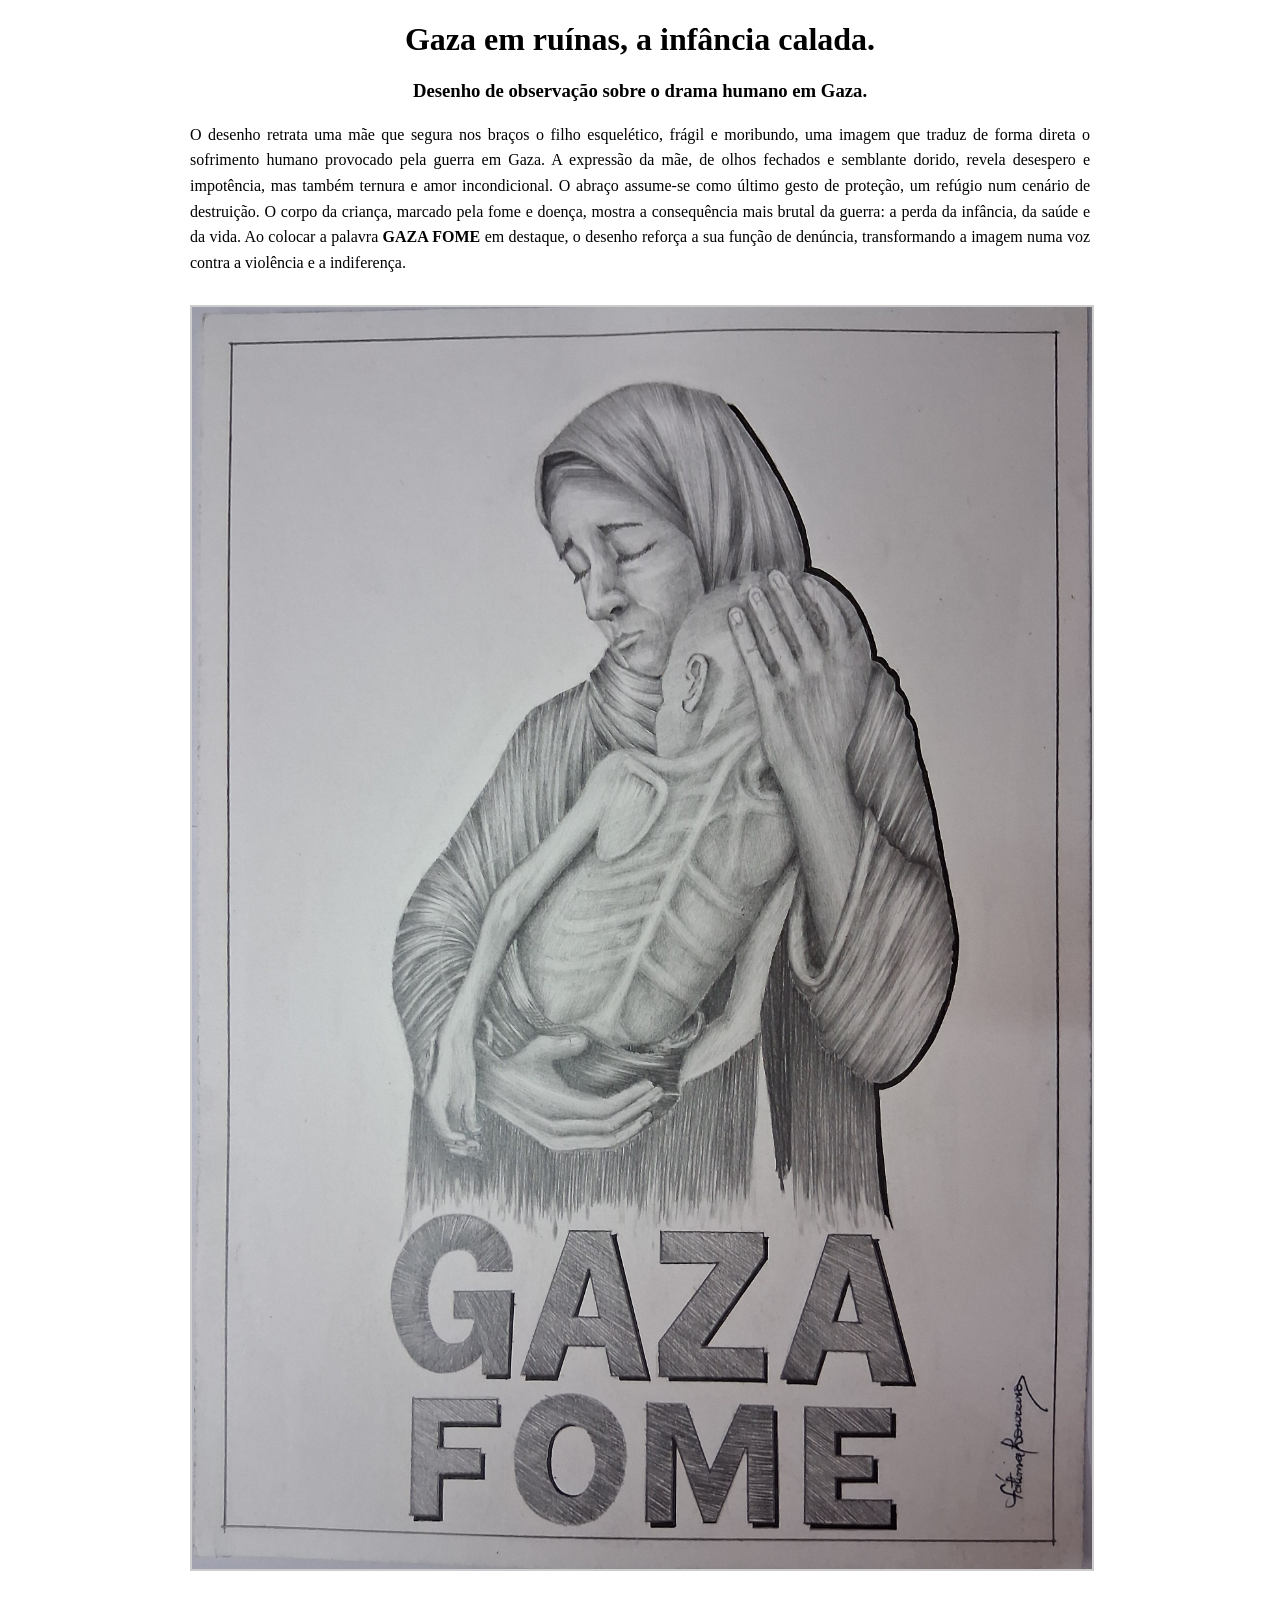
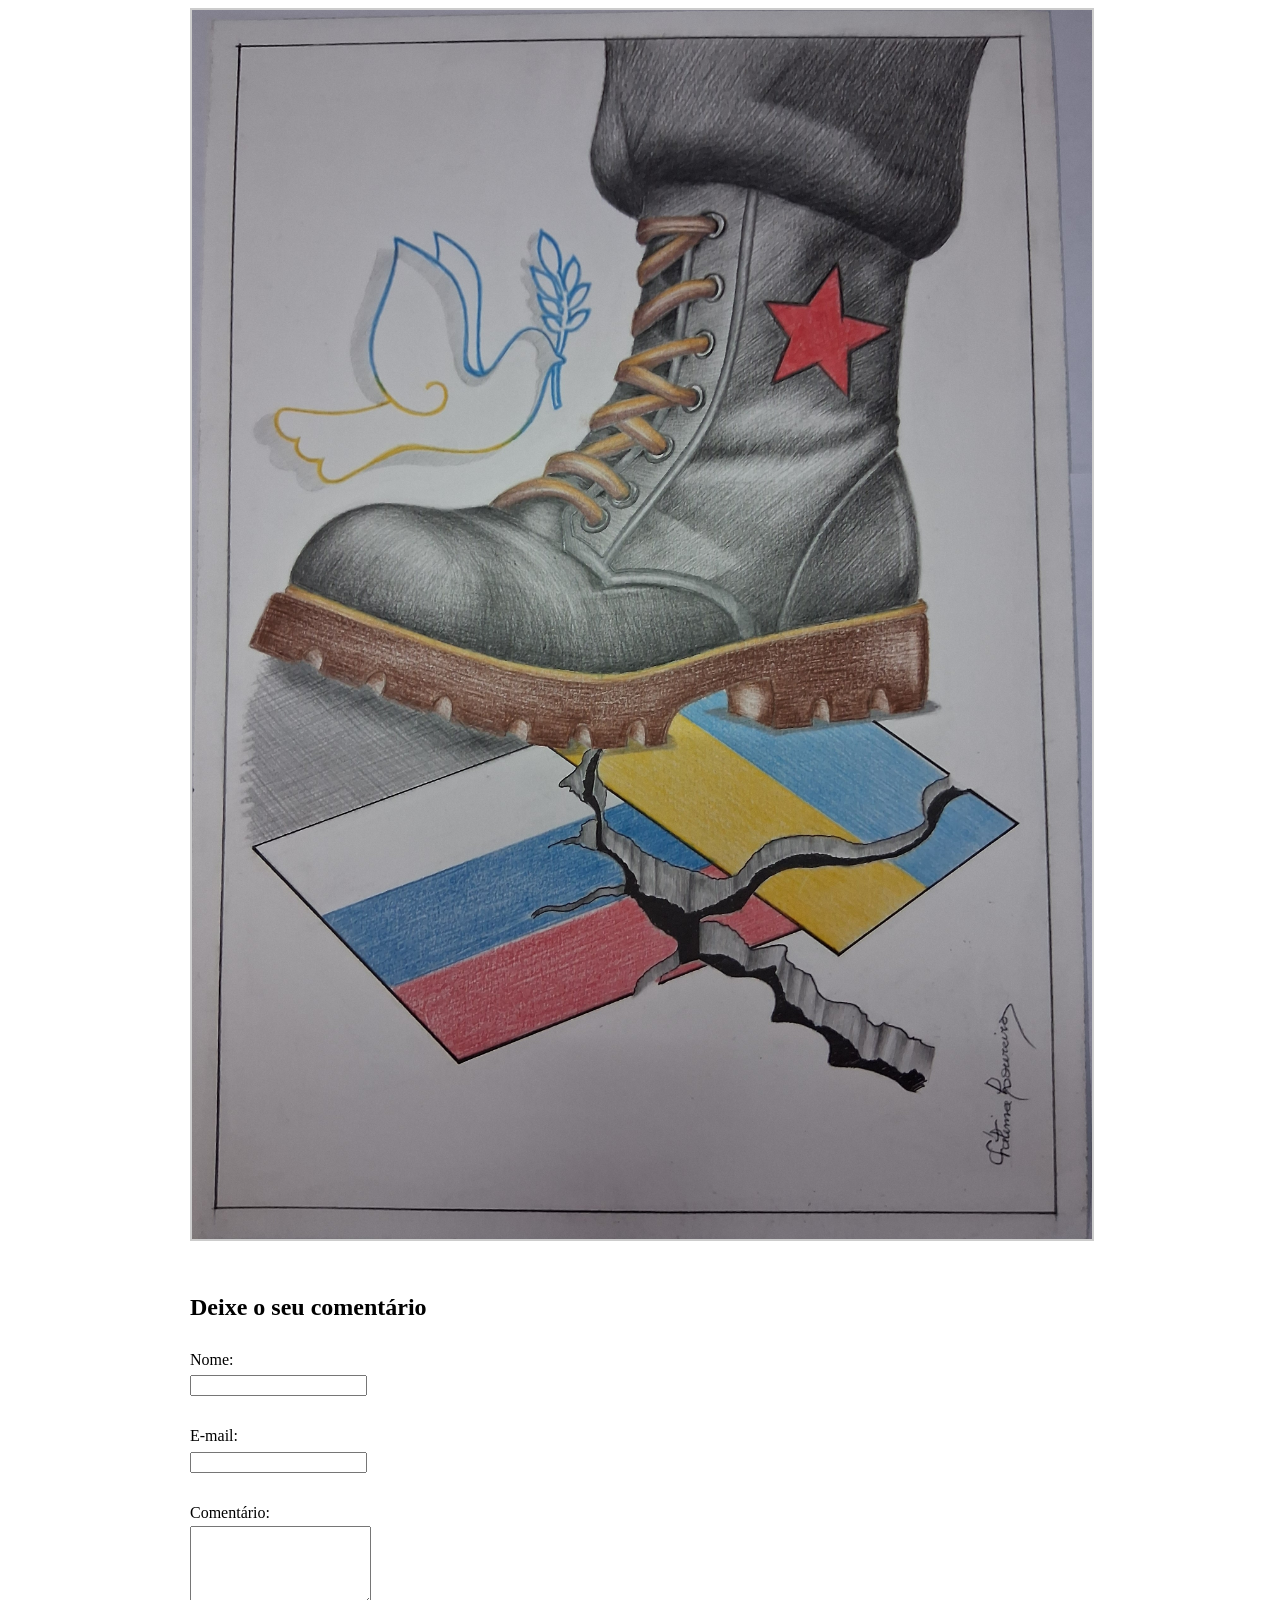
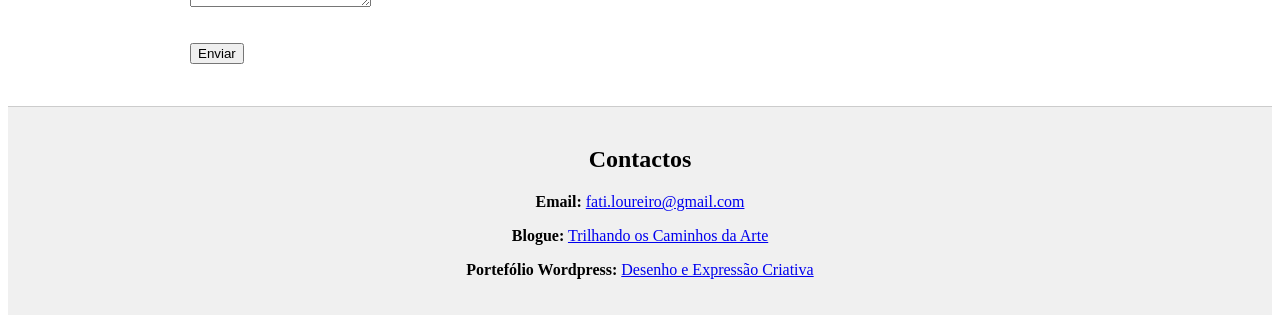
==== index.html @ 32e58c4d "Update index.html" ====
<!DOCTYPE html>
<html lang="pt">
<head>
  <meta charset="UTF-8">
  <title>Gaza – Fome</title>
  <link rel="stylesheet" href="estilos.css">
</head>
<body>

  <header style="text-align:center; margin:20px;">
    <h1>Gaza em ruínas, a infância calada.</h1>
    <h3>Desenho de observação sobre o drama humano em Gaza.</h3>
  </header>

  <main style="max-width:900px; margin:auto; line-height:1.6; text-align:justify;">

    <p>
      O desenho retrata uma mãe que segura nos braços o filho esquelético, frágil e moribundo, uma imagem que traduz de forma direta o sofrimento humano provocado pela guerra em Gaza.
      A expressão da mãe, de olhos fechados e semblante dorido, revela desespero e impotência, mas também ternura e amor incondicional. 
      O abraço assume-se como último gesto de proteção, um refúgio num cenário de destruição.
      O corpo da criança, marcado pela fome e doença, mostra a consequência mais brutal da guerra: a perda da infância, da saúde e da vida.
      Ao colocar a palavra <strong>GAZA FOME</strong> em destaque, o desenho reforça a sua função de denúncia, transformando a imagem numa voz contra a violência e a indiferença.
    </p>

    <!-- Imagem principal -->
    <div style="text-align:center; margin:30px 0;">
      <img src="gaza.fome.jpg" alt="Desenho Gaza Fome" style="max-width:100%; border:2px solid #ccc;">
    </div>

    <!-- Segunda imagem -->
    <div style="text-align:center; margin:30px 0;">
      <img src="bota.pomba.paz.jpg" alt="Bota e Pomba da Paz" style="max-width:100%; border:2px solid #ccc;">
    </div>

    <!-- Formulário de Comentários -->
    <section style="margin:40px 0;">
      <h2>Deixe o seu comentário</h2>
      <form action="https://formspree.io/f/{COLOCA_AQUI_O_TEUID}" method="POST">
        <label for="nome">Nome:</label><br>
        <input type="text" id="nome" name="nome" required><br><br>

        <label for="email">E-mail:</label><br>
        <input type="email" id="email" name="email" required><br><br>

        <label for="comentario">Comentário:</label><br>
        <textarea id="comentario" name="comentario" rows="5" required></textarea><br><br>

        <button type="submit">Enviar</button>
      </form>
    </section>

  </main>

  <!-- Rodapé com contactos -->
  <footer style="background:#f0f0f0; padding:20px; margin-top:30px; text-align:center; border-top:1px solid #ccc;">
    <h2>Contactos</h2>
    <p><strong>Email:</strong> <a href="mailto:fati.loureiro@gmail.com">fati.loureiro@gmail.com</a></p>
    <p><strong>Blogue:</strong> <a href="https://trilhandooscaminhosdaarte.blogspot.com/" target="_blank">Trilhando os Caminhos da Arte</a></p>
    <p><strong>Portefólio Wordpress:</strong> <a href="https://desenhoeexpressaocriativa.wordpress.com/" target="_blank">Desenho e Expressão Criativa</a></p>
  </footer>

</body>
</html>
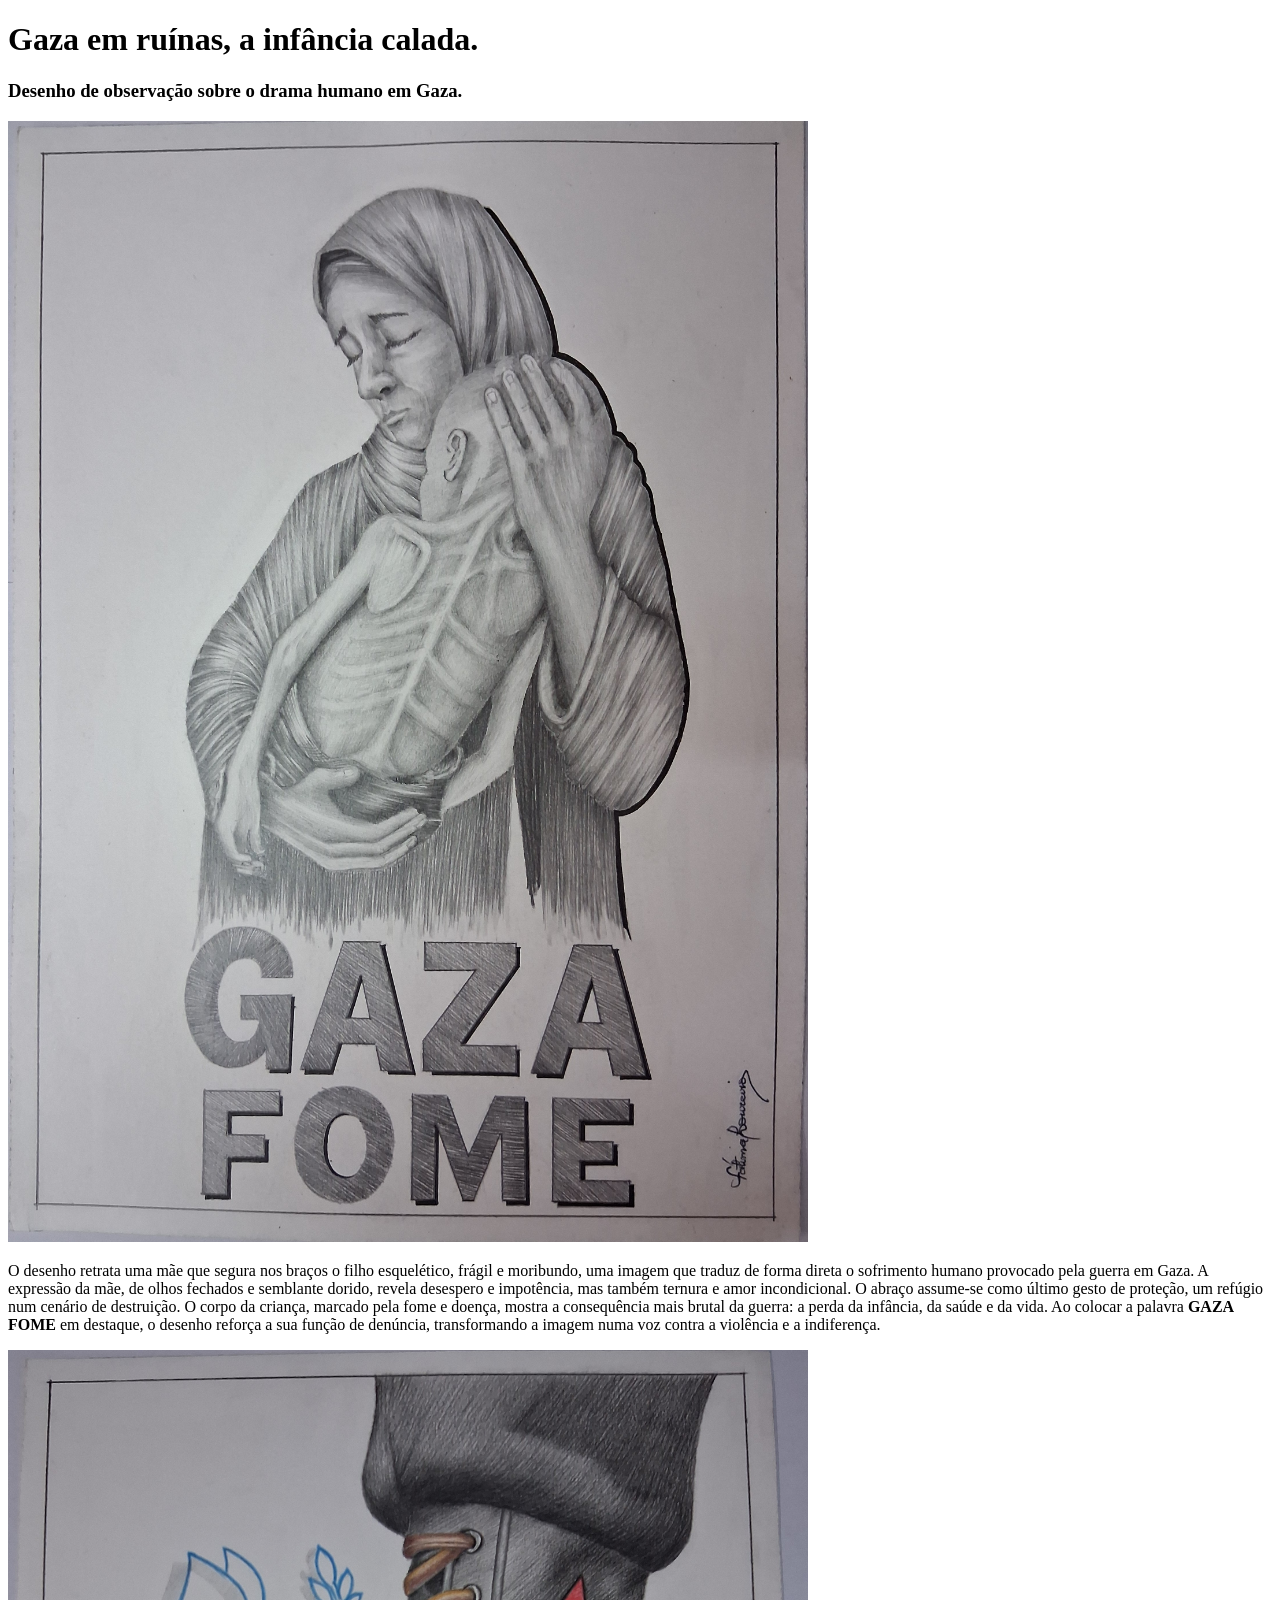
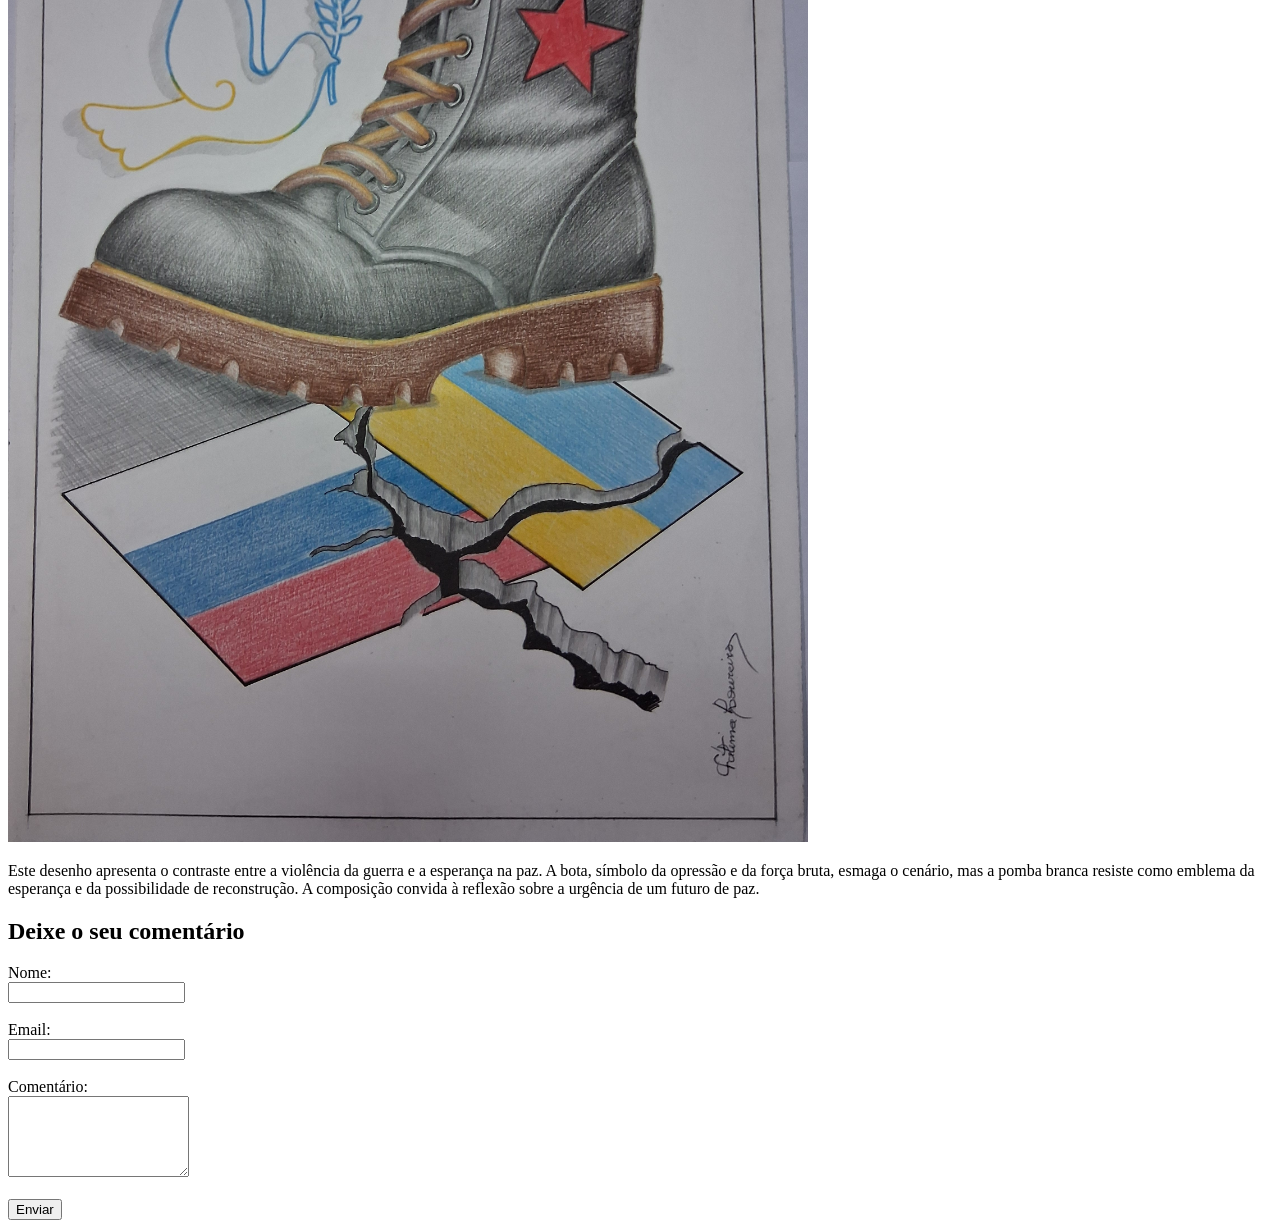
==== commit 87cd327e: "Update index.html" ====
--- a/index.html
+++ b/index.html
@@ -6,63 +6,51 @@
   <link rel="stylesheet" href="estilos.css">
 </head>
 <body>
+  <h1>Gaza em ruínas, a infância calada.</h1>
+  <h3>Desenho de observação sobre o drama humano em Gaza.</h3>
 
-  <header style="text-align:center; margin:20px;">
-    <h1>Gaza em ruínas, a infância calada.</h1>
-    <h3>Desenho de observação sobre o drama humano em Gaza.</h3>
-  </header>
+  <!-- Primeira imagem -->
+  <img src="gaza.fome.jpg" alt="Gaza - Fome" width="800">
+  <p>
+    O desenho retrata uma mãe que segura nos braços o filho esquelético, frágil e moribundo,
+    uma imagem que traduz de forma direta o sofrimento humano provocado pela guerra em Gaza.
+    A expressão da mãe, de olhos fechados e semblante dorido, revela desespero e impotência,
+    mas também ternura e amor incondicional. O abraço assume-se como último gesto de proteção,
+    um refúgio num cenário de destruição. O corpo da criança, marcado pela fome e doença,
+    mostra a consequência mais brutal da guerra: a perda da infância, da saúde e da vida.
+    Ao colocar a palavra <strong>GAZA FOME</strong> em destaque, o desenho reforça a sua função
+    de denúncia, transformando a imagem numa voz contra a violência e a indiferença.
+  </p>
 
-  <main style="max-width:900px; margin:auto; line-height:1.6; text-align:justify;">
+  <!-- Segunda imagem -->
+  <img src="bota.pomba.paz.jpg" alt="Bota e Pomba da Paz" width="800">
+  <p>
+    Este desenho apresenta o contraste entre a violência da guerra e a esperança na paz.
+    A bota, símbolo da opressão e da força bruta, esmaga o cenário,
+    mas a pomba branca resiste como emblema da esperança e da possibilidade de reconstrução.
+    A composição convida à reflexão sobre a urgência de um futuro de paz.
+  </p>
 
-    <p>
-      O desenho retrata uma mãe que segura nos braços o filho esquelético, frágil e moribundo, uma imagem que traduz de forma direta o sofrimento humano provocado pela guerra em Gaza.
-      A expressão da mãe, de olhos fechados e semblante dorido, revela desespero e impotência, mas também ternura e amor incondicional. 
-      O abraço assume-se como último gesto de proteção, um refúgio num cenário de destruição.
-      O corpo da criança, marcado pela fome e doença, mostra a consequência mais brutal da guerra: a perda da infância, da saúde e da vida.
-      Ao colocar a palavra <strong>GAZA FOME</strong> em destaque, o desenho reforça a sua função de denúncia, transformando a imagem numa voz contra a violência e a indiferença.
-    </p>
+  <!-- Formulário de contacto -->
+  <h2>Deixe o seu comentário</h2>
+  <form action="https://formspree.io/f/SEU_ID_AQUI" method="POST">
+    <label>Nome:<br>
+      <input type="text" name="nome" required>
+    </label><br><br>
 
-    <!-- Imagem principal -->
-    <div style="text-align:center; margin:30px 0;">
-      <img src="gaza.fome.jpg" alt="Desenho Gaza Fome" style="max-width:100%; border:2px solid #ccc;">
-    </div>
+    <label>Email:<br>
+      <input type="email" name="_replyto" required>
+    </label><br><br>
 
-    <!-- Segunda imagem -->
-    <div style="text-align:center; margin:30px 0;">
-      <img src="bota.pomba.paz.jpg" alt="Bota e Pomba da Paz" style="max-width:100%; border:2px solid #ccc;">
-    </div>
+    <label>Comentário:<br>
+      <textarea name="comentario" rows="5" required></textarea>
+    </label><br><br>
 
-    <!-- Formulário de Comentários -->
-    <section style="margin:40px 0;">
-      <h2>Deixe o seu comentário</h2>
-      <form action="https://formspree.io/f/{COLOCA_AQUI_O_TEUID}" method="POST">
-        <label for="nome">Nome:</label><br>
-        <input type="text" id="nome" name="nome" required><br><br>
-
-        <label for="email">E-mail:</label><br>
-        <input type="email" id="email" name="email" required><br><br>
-
-        <label for="comentario">Comentário:</label><br>
-        <textarea id="comentario" name="comentario" rows="5" required></textarea><br><br>
-
-        <button type="submit">Enviar</button>
-      </form>
-    </section>
-
-  </main>
-
-  <!-- Rodapé com contactos -->
-  <footer style="background:#f0f0f0; padding:20px; margin-top:30px; text-align:center; border-top:1px solid #ccc;">
-    <h2>Contactos</h2>
-    <p><strong>Email:</strong> <a href="mailto:fati.loureiro@gmail.com">fati.loureiro@gmail.com</a></p>
-    <p><strong>Blogue:</strong> <a href="https://trilhandooscaminhosdaarte.blogspot.com/" target="_blank">Trilhando os Caminhos da Arte</a></p>
-    <p><strong>Portefólio Wordpress:</strong> <a href="https://desenhoeexpressaocriativa.wordpress.com/" target="_blank">Desenho e Expressão Criativa</a></p>
-  </footer>
-
+    <button type="submit">Enviar</button>
+  </form>
 </body>
 </html>
+     
 
 
 
-
-
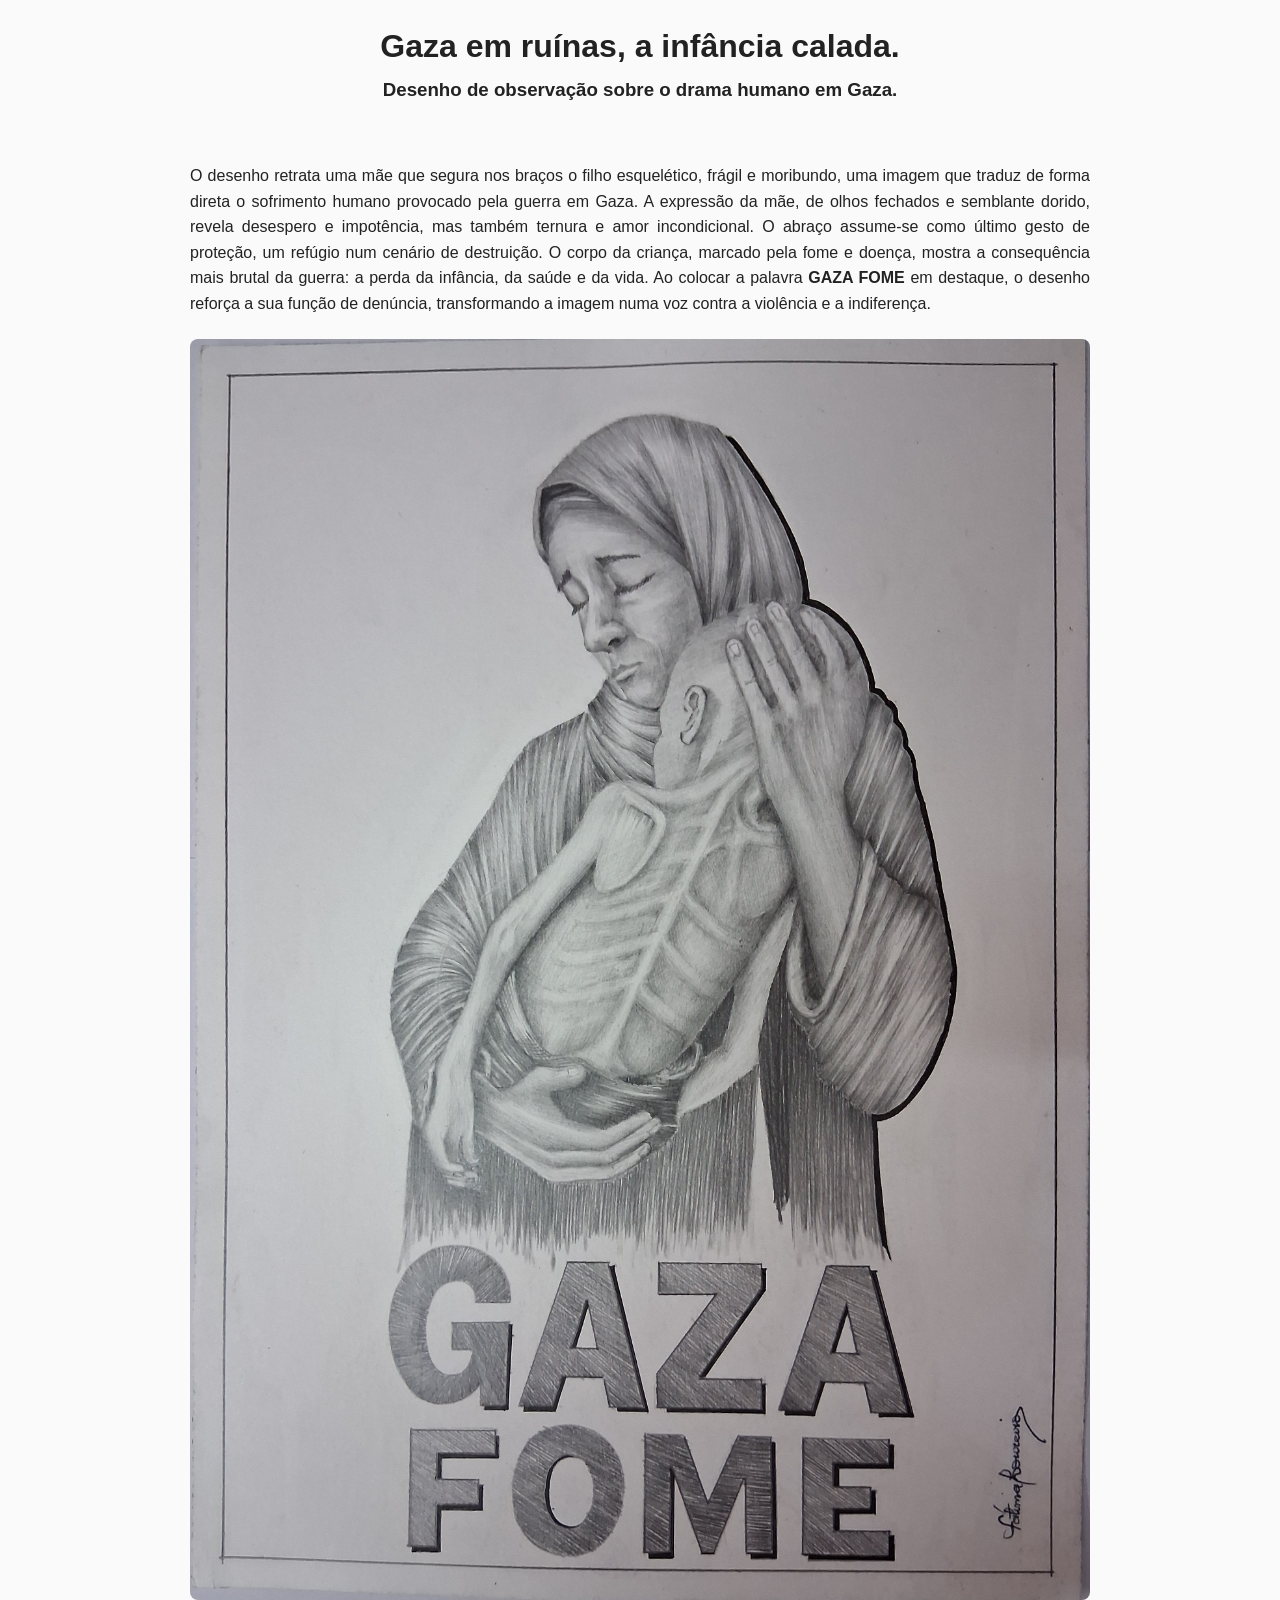
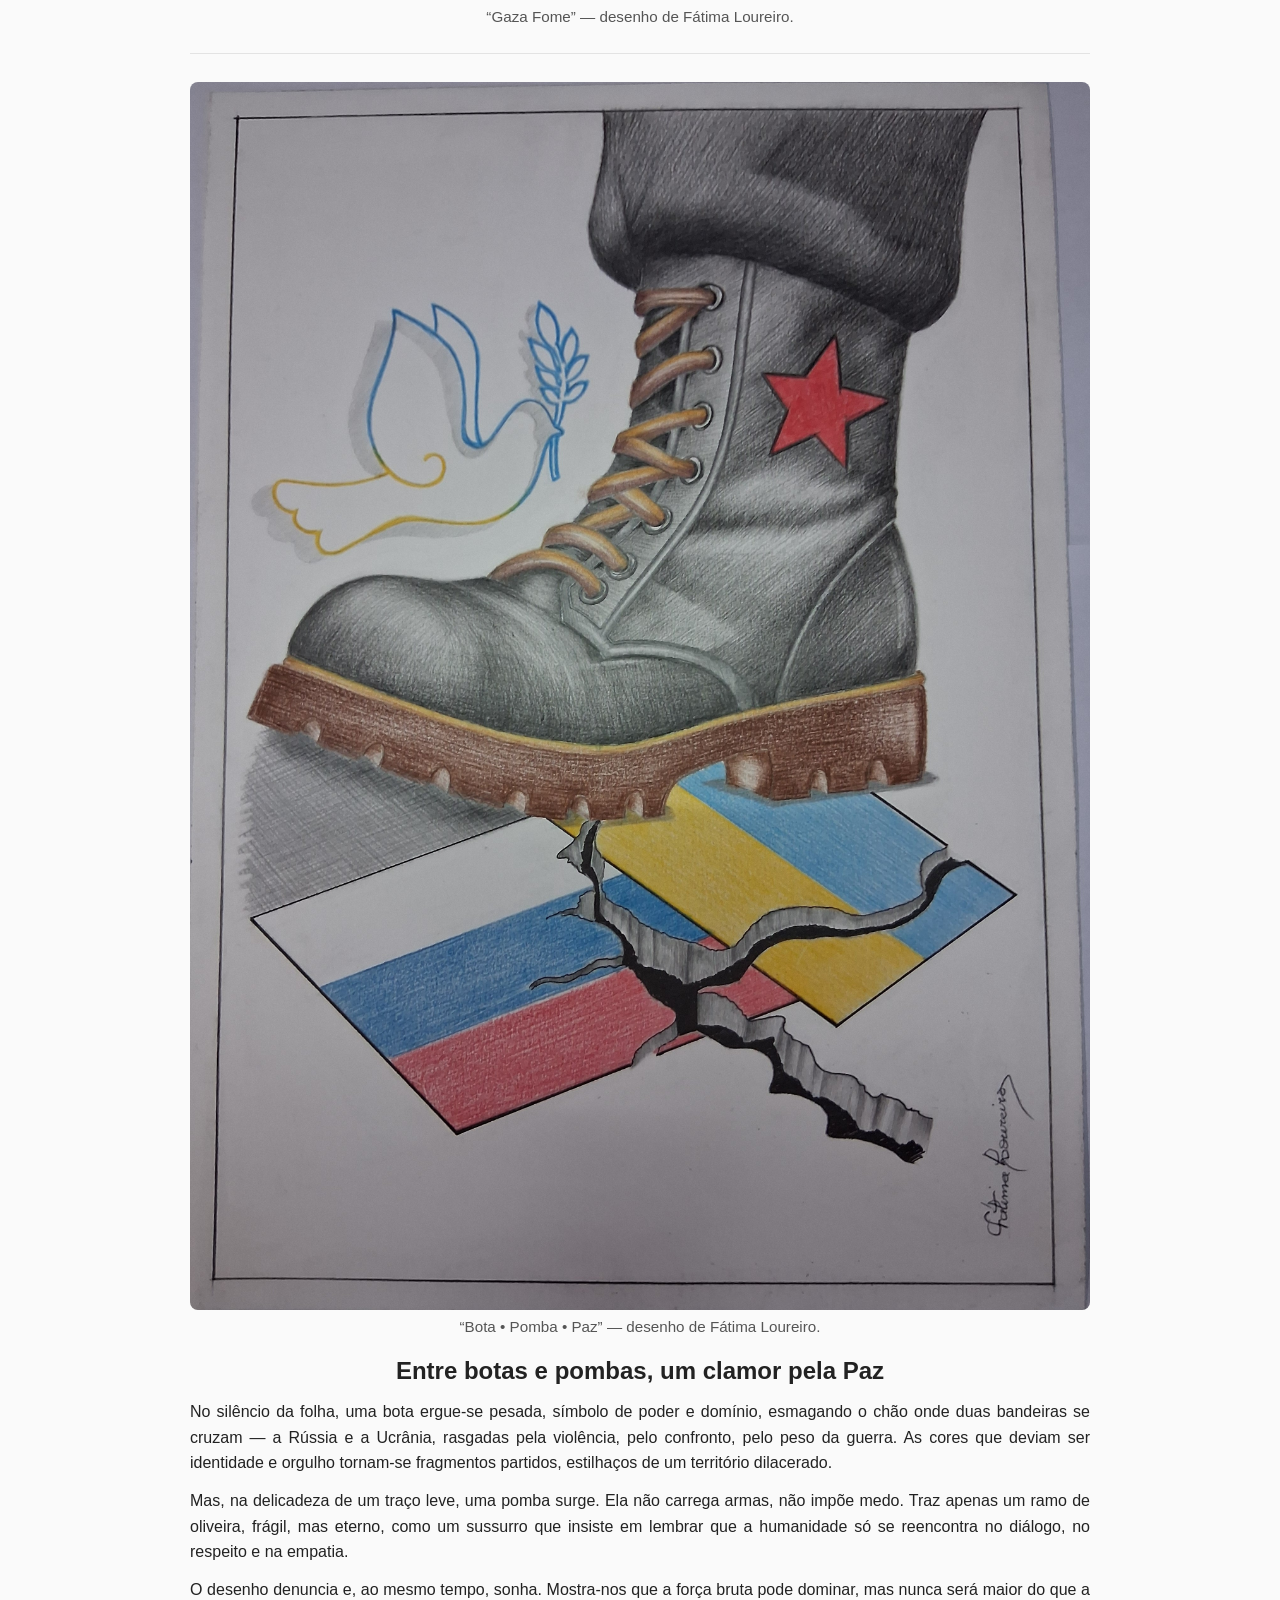
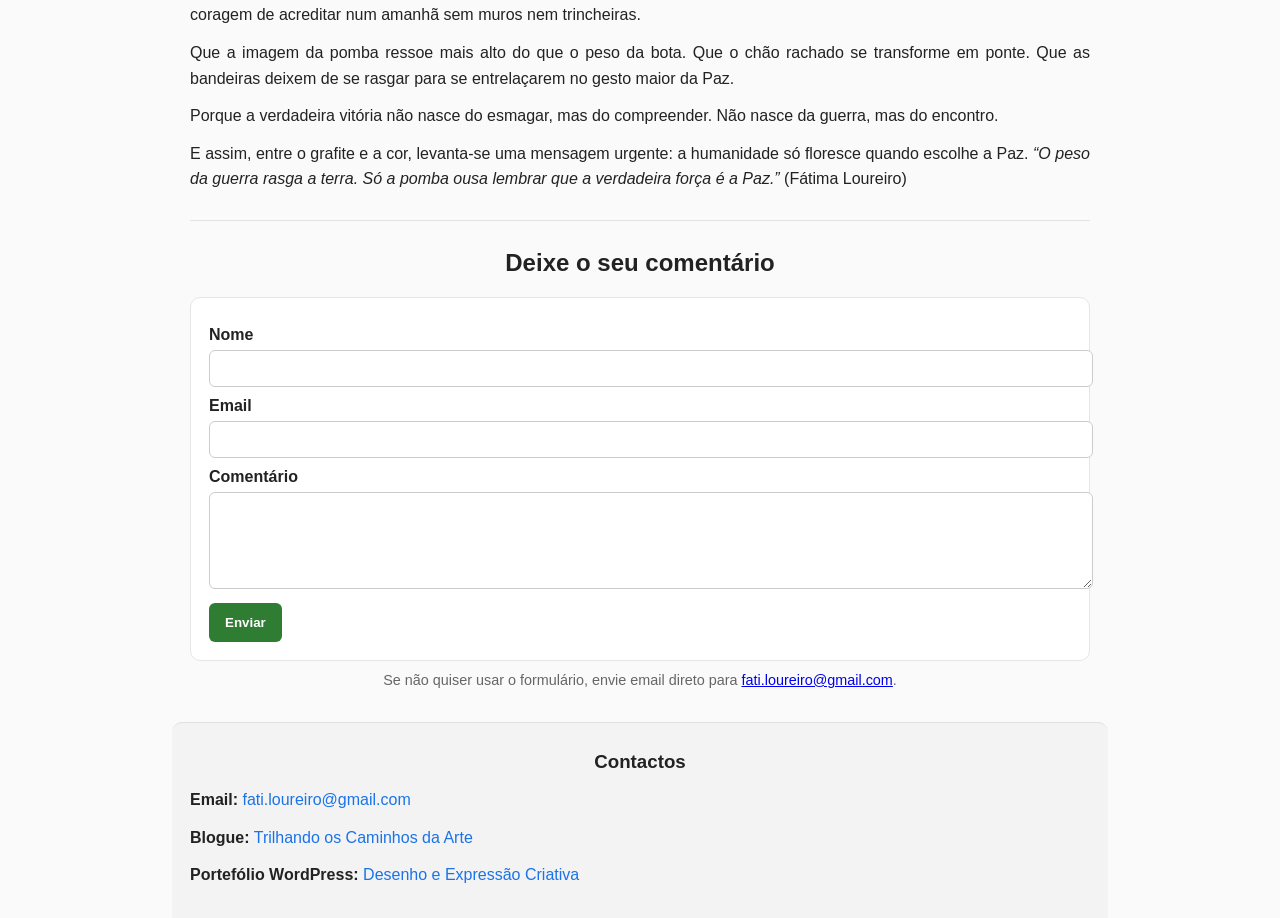
==== commit 220f3c51: "Update index.html" ====
--- a/index.html
+++ b/index.html
@@ -1,56 +1,124 @@
 <!DOCTYPE html>
 <html lang="pt">
 <head>
-  <meta charset="UTF-8">
-  <title>Gaza – Fome</title>
-  <link rel="stylesheet" href="estilos.css">
+  <meta charset="UTF-8" />
+  <meta name="viewport" content="width=device-width, initial-scale=1" />
+  <title>Gaza – Fome e Paz | Fátima Loureiro</title>
+
+  <!-- Estilos mínimos para boa leitura (funciona mesmo sem estilos.css) -->
+  <style>
+    :root { --max: 900px; }
+    body { font-family: Arial, Helvetica, sans-serif; margin:0; color:#222; background:#fafafa; }
+    header, main, footer { max-width: var(--max); margin: 0 auto; padding: 18px; }
+    h1, h2, h3 { text-align: center; margin: 10px 0 14px; }
+    p { line-height: 1.6; text-align: justify; margin: 12px 0; }
+    figure { margin: 22px 0; }
+    img { width: 100%; height: auto; border-radius: 8px; display:block; }
+    figcaption { font-size: .95rem; color:#555; margin-top: 8px; text-align:center; }
+    .separador { height: 1px; background: #e3e3e3; margin: 28px 0; }
+    /* formulário e contactos (opcional) */
+    form { background:#fff; padding:18px; border:1px solid #e6e6e6; border-radius:10px; margin-top:20px; }
+    label { display:block; font-weight:600; margin:10px 0 6px; }
+    input, textarea { width:100%; padding:10px; border:1px solid #ccc; border-radius:6px; }
+    button { margin-top:10px; padding:12px 16px; border:0; border-radius:6px; cursor:pointer; background:#2f7d32; color:#fff; font-weight:600; }
+    button:hover { background:#256428; }
+    footer { background:#f3f3f3; border-top:1px solid #e0e0e0; border-radius:10px 10px 0 0; }
+    footer a { color:#1a73e8; text-decoration:none; }
+    footer a:hover { text-decoration:underline; }
+  </style>
 </head>
 <body>
-  <h1>Gaza em ruínas, a infância calada.</h1>
-  <h3>Desenho de observação sobre o drama humano em Gaza.</h3>
 
-  <!-- Primeira imagem -->
-  <img src="gaza.fome.jpg" alt="Gaza - Fome" width="800">
-  <p>
-    O desenho retrata uma mãe que segura nos braços o filho esquelético, frágil e moribundo,
-    uma imagem que traduz de forma direta o sofrimento humano provocado pela guerra em Gaza.
-    A expressão da mãe, de olhos fechados e semblante dorido, revela desespero e impotência,
-    mas também ternura e amor incondicional. O abraço assume-se como último gesto de proteção,
-    um refúgio num cenário de destruição. O corpo da criança, marcado pela fome e doença,
-    mostra a consequência mais brutal da guerra: a perda da infância, da saúde e da vida.
-    Ao colocar a palavra <strong>GAZA FOME</strong> em destaque, o desenho reforça a sua função
-    de denúncia, transformando a imagem numa voz contra a violência e a indiferença.
-  </p>
+  <header>
+    <h1>Gaza em ruínas, a infância calada.</h1>
+    <h3>Desenho de observação sobre o drama humano em Gaza.</h3>
+  </header>
 
-  <!-- Segunda imagem -->
-  <img src="bota.pomba.paz.jpg" alt="Bota e Pomba da Paz" width="800">
-  <p>
-    Este desenho apresenta o contraste entre a violência da guerra e a esperança na paz.
-    A bota, símbolo da opressão e da força bruta, esmaga o cenário,
-    mas a pomba branca resiste como emblema da esperança e da possibilidade de reconstrução.
-    A composição convida à reflexão sobre a urgência de um futuro de paz.
-  </p>
+  <main>
 
-  <!-- Formulário de contacto -->
-  <h2>Deixe o seu comentário</h2>
-  <form action="https://formspree.io/f/SEU_ID_AQUI" method="POST">
-    <label>Nome:<br>
-      <input type="text" name="nome" required>
-    </label><br><br>
+    <!-- 1) GAZA FOME -->
+    <section id="gaza">
+      <p>
+        O desenho retrata uma mãe que segura nos braços o filho esquelético, frágil e moribundo, uma imagem que traduz de forma direta o sofrimento humano provocado pela guerra em Gaza.
+        A expressão da mãe, de olhos fechados e semblante dorido, revela desespero e impotência, mas também ternura e amor incondicional. O abraço assume-se como último gesto de proteção, um refúgio num cenário de destruição.
+        O corpo da criança, marcado pela fome e doença, mostra a consequência mais brutal da guerra: a perda da infância, da saúde e da vida. Ao colocar a palavra <strong>GAZA FOME</strong> em destaque, o desenho reforça a sua função de denúncia, transformando a imagem numa voz contra a violência e a indiferença.
+      </p>
 
-    <label>Email:<br>
-      <input type="email" name="_replyto" required>
-    </label><br><br>
+      <figure>
+        <img src="gaza.fome.jpg" alt="Desenho Gaza Fome: mãe a segurar filho subnutrido" loading="lazy" />
+        <figcaption>“Gaza Fome” — desenho de Fátima Loureiro.</figcaption>
+      </figure>
+    </section>
 
-    <label>Comentário:<br>
-      <textarea name="comentario" rows="5" required></textarea>
-    </label><br><br>
+    <div class="separador"></div>
 
-    <button type="submit">Enviar</button>
-  </form>
+    <!-- 2) BOTA • POMBA • PAZ -->
+    <section id="paz">
+      <figure>
+        <img src="bota.pomba.paz.jpg" alt="Bota a esmagar o chão e pomba com ramo de oliveira" loading="lazy" />
+        <figcaption>“Bota • Pomba • Paz” — desenho de Fátima Loureiro.</figcaption>
+      </figure>
+
+      <!-- TEXTO PEDIDO: imediatamente a seguir à imagem da bota -->
+      <h2>Entre botas e pombas, um clamor pela Paz</h2>
+      <p>
+        No silêncio da folha, uma bota ergue-se pesada, símbolo de poder e domínio, esmagando o chão onde duas bandeiras se cruzam — a Rússia e a Ucrânia, rasgadas pela violência, pelo confronto, pelo peso da guerra.
+        As cores que deviam ser identidade e orgulho tornam-se fragmentos partidos, estilhaços de um território dilacerado.
+      </p>
+      <p>
+        Mas, na delicadeza de um traço leve, uma pomba surge. Ela não carrega armas, não impõe medo. Traz apenas um ramo de oliveira, frágil, mas eterno, como um sussurro que insiste em lembrar que a humanidade só se reencontra no diálogo, no respeito e na empatia.
+      </p>
+      <p>
+        O desenho denuncia e, ao mesmo tempo, sonha. Mostra-nos que a força bruta pode dominar, mas nunca será maior do que a coragem de acreditar num amanhã sem muros nem trincheiras.
+      </p>
+      <p>
+        Que a imagem da pomba ressoe mais alto do que o peso da bota. Que o chão rachado se transforme em ponte. Que as bandeiras deixem de se rasgar para se entrelaçarem no gesto maior da Paz.
+      </p>
+      <p>
+        Porque a verdadeira vitória não nasce do esmagar, mas do compreender. Não nasce da guerra, mas do encontro.
+      </p>
+      <p>
+        E assim, entre o grafite e a cor, levanta-se uma mensagem urgente: a humanidade só floresce quando escolhe a Paz.
+        <em>“O peso da guerra rasga a terra. Só a pomba ousa lembrar que a verdadeira força é a Paz.”</em> (Fátima Loureiro)
+      </p>
+    </section>
+
+    <div class="separador"></div>
+
+    <!-- (Opcional) Formulário de comentários via Formspree -->
+    <section id="comentarios">
+      <h2>Deixe o seu comentário</h2>
+      <!-- Substitua SEU_ENDPOINT pelo ID do seu formulário no Formspree -->
+      <form action="https://formspree.io/f/SEU_ENDPOINT" method="POST">
+        <label for="nome">Nome</label>
+        <input id="nome" name="nome" type="text" required />
+
+        <label for="email">Email</label>
+        <input id="email" name="_replyto" type="email" required />
+
+        <label for="comentario">Comentário</label>
+        <textarea id="comentario" name="comentario" rows="5" required></textarea>
+
+        <button type="submit">Enviar</button>
+      </form>
+      <p style="font-size:.9rem; color:#666; text-align:center; margin-top:8px;">
+        Se não quiser usar o formulário, envie email direto para
+        <a href="mailto:fati.loureiro@gmail.com">fati.loureiro@gmail.com</a>.
+      </p>
+    </section>
+
+  </main>
+
+  <footer>
+    <h3>Contactos</h3>
+    <p><strong>Email:</strong> <a href="mailto:fati.loureiro@gmail.com">fati.loureiro@gmail.com</a></p>
+    <p><strong>Blogue:</strong> <a href="https://trilhandooscaminhosdaarte.blogspot.com/" target="_blank" rel="noopener">Trilhando os Caminhos da Arte</a></p>
+    <p><strong>Portefólio WordPress:</strong> <a href="https://desenhoeexpressaocriativa.wordpress.com/" target="_blank" rel="noopener">Desenho e Expressão Criativa</a></p>
+  </footer>
+
 </body>
 </html>
-     
+
+    
 
 
-
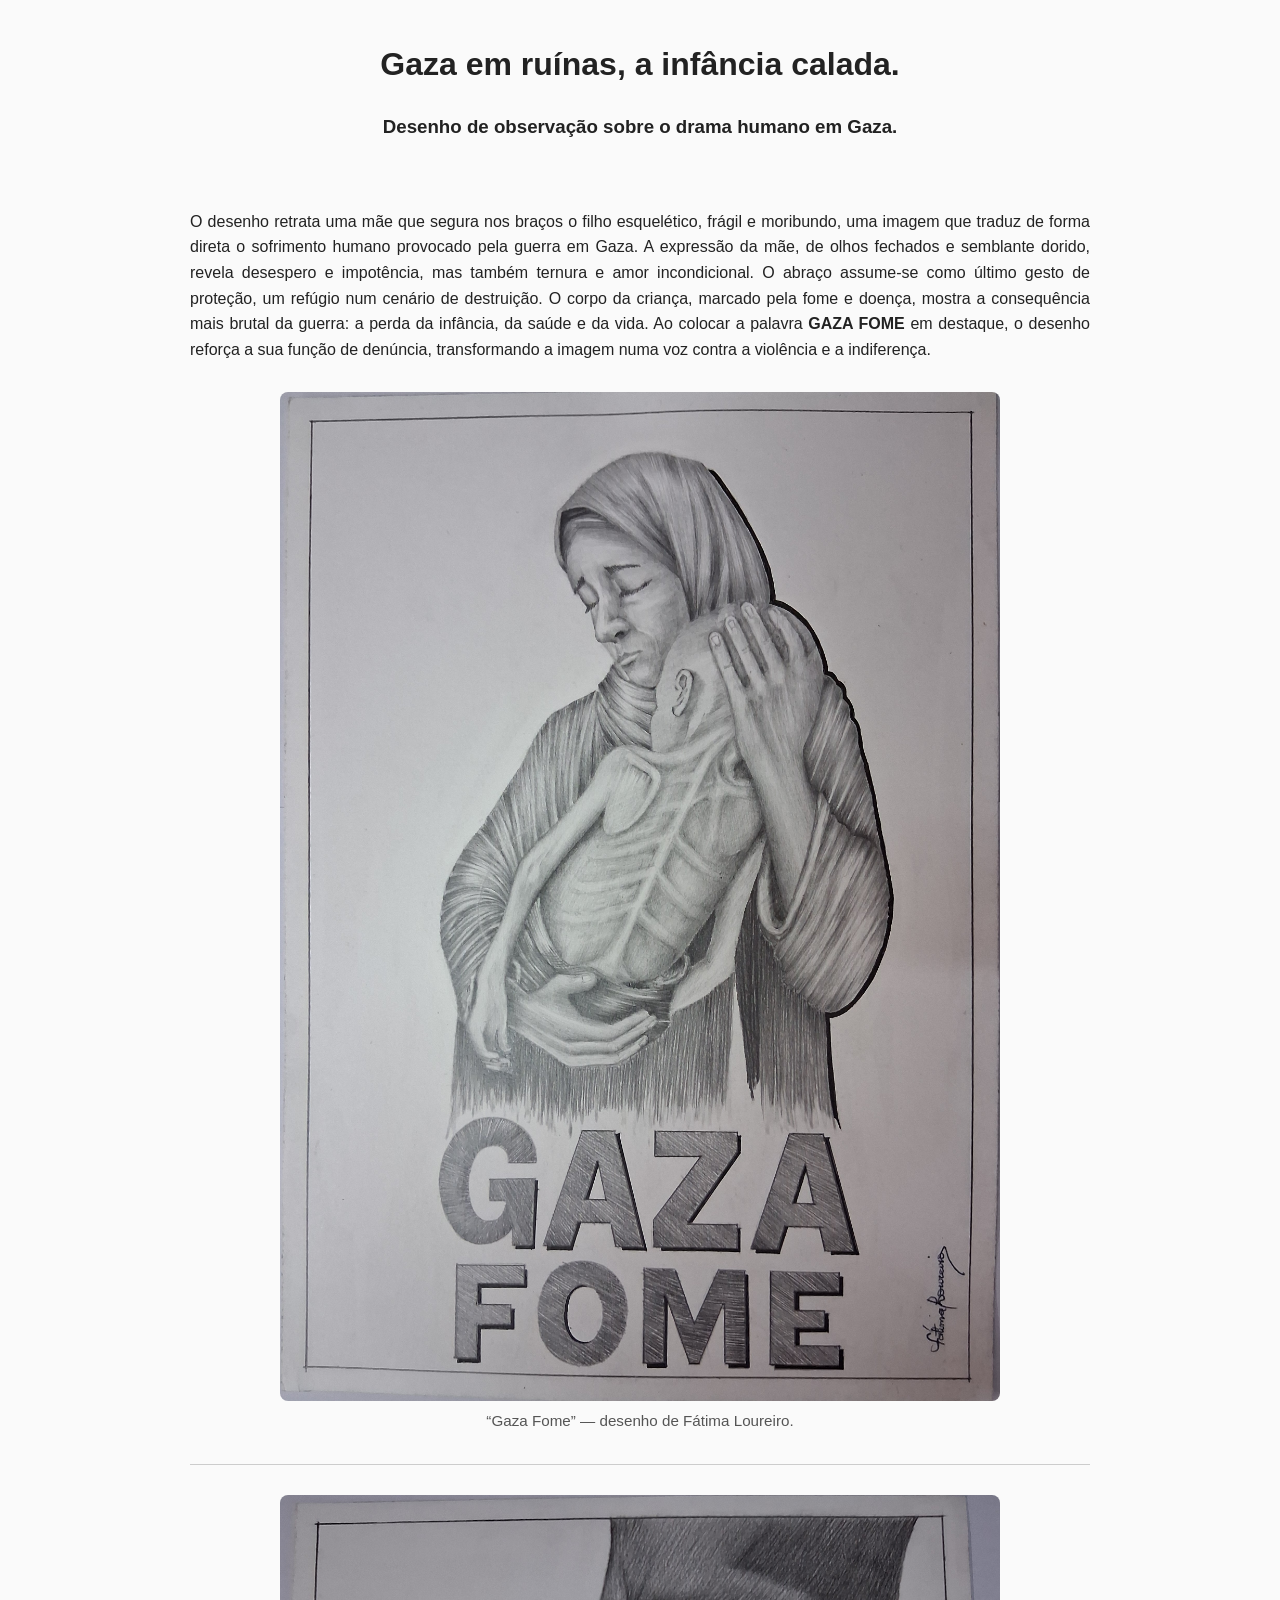
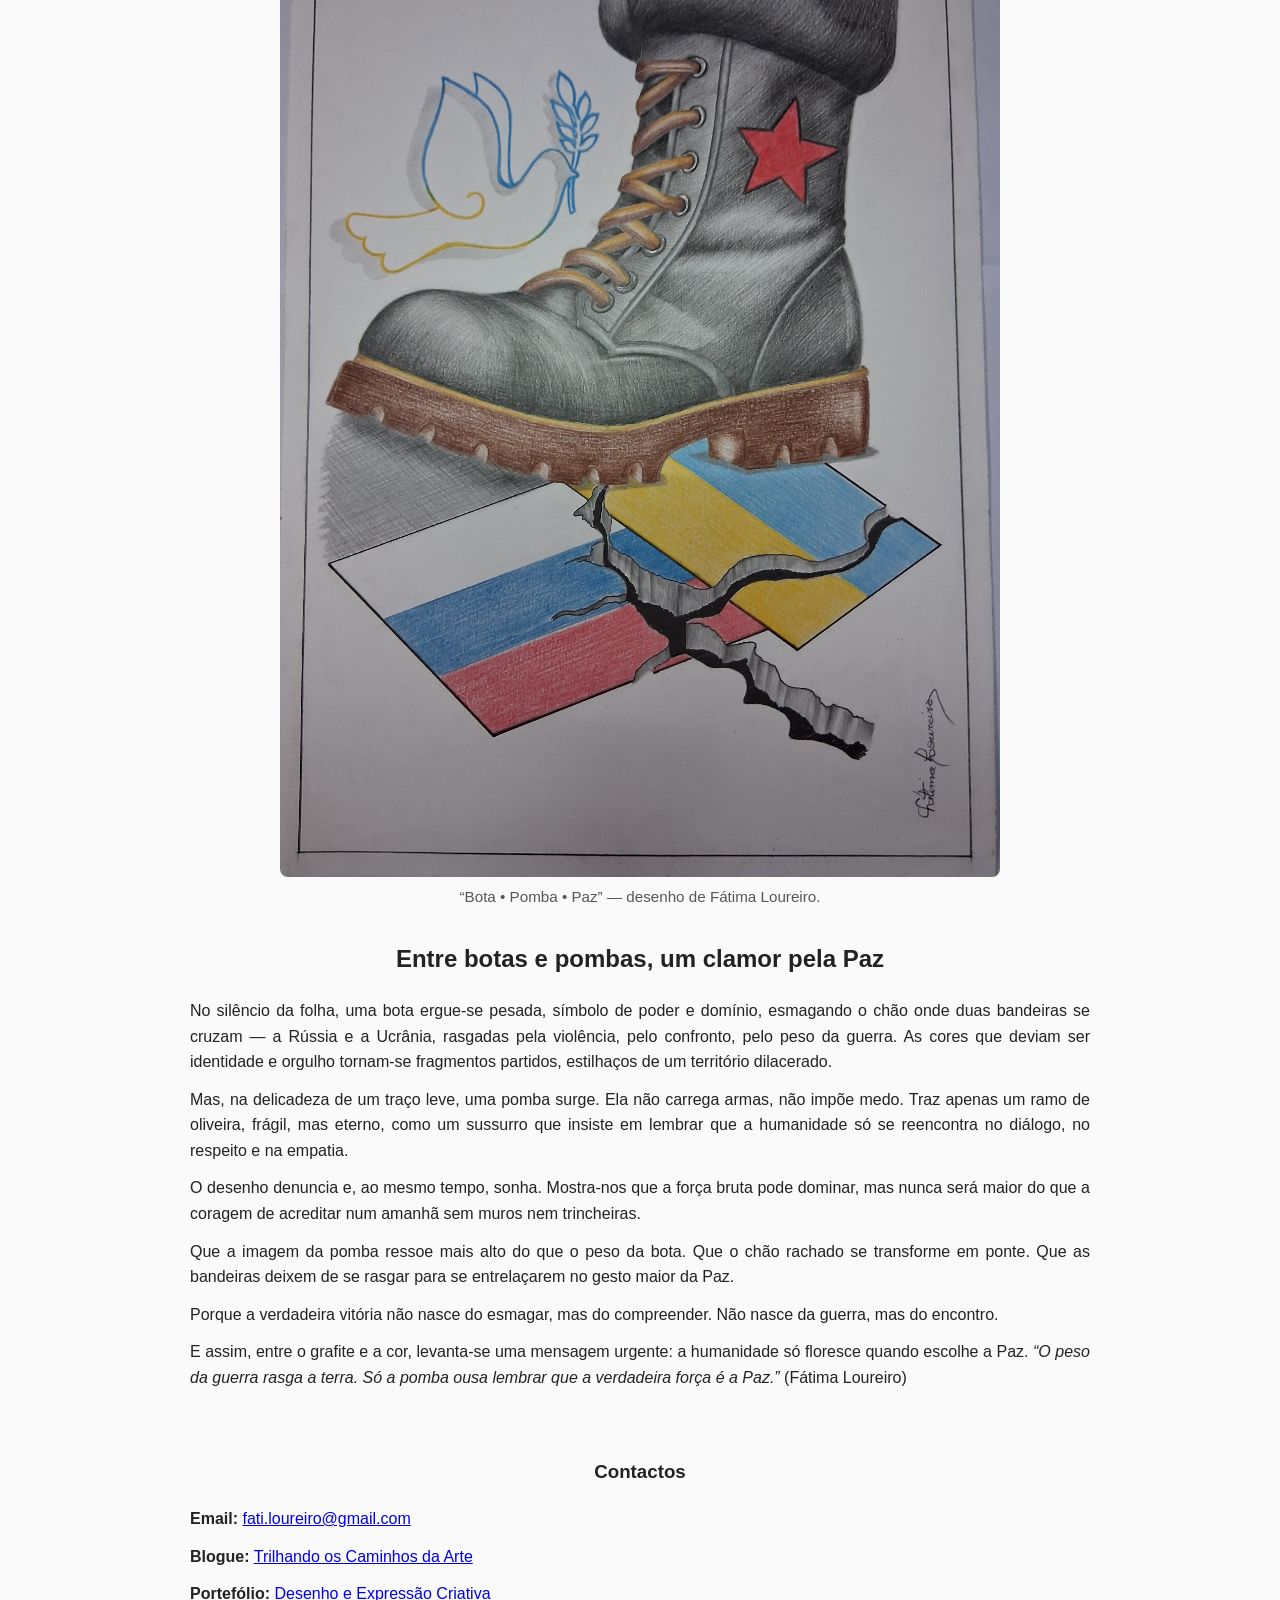
==== commit b89574ca: "Update index.html" ====
--- a/index.html
+++ b/index.html
@@ -5,26 +5,47 @@
   <meta name="viewport" content="width=device-width, initial-scale=1" />
   <title>Gaza – Fome e Paz | Fátima Loureiro</title>
 
-  <!-- Estilos mínimos para boa leitura (funciona mesmo sem estilos.css) -->
   <style>
-    :root { --max: 900px; }
-    body { font-family: Arial, Helvetica, sans-serif; margin:0; color:#222; background:#fafafa; }
-    header, main, footer { max-width: var(--max); margin: 0 auto; padding: 18px; }
-    h1, h2, h3 { text-align: center; margin: 10px 0 14px; }
-    p { line-height: 1.6; text-align: justify; margin: 12px 0; }
-    figure { margin: 22px 0; }
-    img { width: 100%; height: auto; border-radius: 8px; display:block; }
-    figcaption { font-size: .95rem; color:#555; margin-top: 8px; text-align:center; }
-    .separador { height: 1px; background: #e3e3e3; margin: 28px 0; }
-    /* formulário e contactos (opcional) */
-    form { background:#fff; padding:18px; border:1px solid #e6e6e6; border-radius:10px; margin-top:20px; }
-    label { display:block; font-weight:600; margin:10px 0 6px; }
-    input, textarea { width:100%; padding:10px; border:1px solid #ccc; border-radius:6px; }
-    button { margin-top:10px; padding:12px 16px; border:0; border-radius:6px; cursor:pointer; background:#2f7d32; color:#fff; font-weight:600; }
-    button:hover { background:#256428; }
-    footer { background:#f3f3f3; border-top:1px solid #e0e0e0; border-radius:10px 10px 0 0; }
-    footer a { color:#1a73e8; text-decoration:none; }
-    footer a:hover { text-decoration:underline; }
+    body {
+      font-family: Arial, Helvetica, sans-serif;
+      margin: 0;
+      color: #222;
+      background: #fafafa;
+      line-height: 1.6;
+    }
+    header, main, footer {
+      max-width: 900px;
+      margin: 0 auto;
+      padding: 18px;
+    }
+    h1, h2, h3 {
+      text-align: center;
+    }
+    p {
+      text-align: justify;
+      margin: 12px 0;
+    }
+    figure {
+      margin: 30px auto;
+      text-align: center;
+    }
+    figure img {
+      max-width: 80%;   /* ocupa no máximo 80% da largura */
+      height: auto;
+      display: block;
+      margin: 0 auto;
+      border-radius: 8px;
+    }
+    figcaption {
+      font-size: .95rem;
+      color: #555;
+      margin-top: 8px;
+    }
+    .separador {
+      height: 1px;
+      background: #ccc;
+      margin: 30px 0;
+    }
   </style>
 </head>
 <body>
@@ -35,85 +56,52 @@
   </header>
 
   <main>
-
-    <!-- 1) GAZA FOME -->
-    <section id="gaza">
+    <!-- Gaza Fome -->
+    <section>
       <p>
         O desenho retrata uma mãe que segura nos braços o filho esquelético, frágil e moribundo, uma imagem que traduz de forma direta o sofrimento humano provocado pela guerra em Gaza.
-        A expressão da mãe, de olhos fechados e semblante dorido, revela desespero e impotência, mas também ternura e amor incondicional. O abraço assume-se como último gesto de proteção, um refúgio num cenário de destruição.
-        O corpo da criança, marcado pela fome e doença, mostra a consequência mais brutal da guerra: a perda da infância, da saúde e da vida. Ao colocar a palavra <strong>GAZA FOME</strong> em destaque, o desenho reforça a sua função de denúncia, transformando a imagem numa voz contra a violência e a indiferença.
+        A expressão da mãe, de olhos fechados e semblante dorido, revela desespero e impotência, mas também ternura e amor incondicional.
+        O abraço assume-se como último gesto de proteção, um refúgio num cenário de destruição.
+        O corpo da criança, marcado pela fome e doença, mostra a consequência mais brutal da guerra: a perda da infância, da saúde e da vida.
+        Ao colocar a palavra <strong>GAZA FOME</strong> em destaque, o desenho reforça a sua função de denúncia, transformando a imagem numa voz contra a violência e a indiferença.
       </p>
 
       <figure>
-        <img src="gaza.fome.jpg" alt="Desenho Gaza Fome: mãe a segurar filho subnutrido" loading="lazy" />
+        <img src="gaza.fome.jpg" alt="Desenho Gaza Fome" />
         <figcaption>“Gaza Fome” — desenho de Fátima Loureiro.</figcaption>
       </figure>
     </section>
 
     <div class="separador"></div>
 
-    <!-- 2) BOTA • POMBA • PAZ -->
-    <section id="paz">
+    <!-- Bota Pomba Paz -->
+    <section>
       <figure>
-        <img src="bota.pomba.paz.jpg" alt="Bota a esmagar o chão e pomba com ramo de oliveira" loading="lazy" />
+        <img src="bota.pomba.paz.jpg" alt="Bota e Pomba da Paz" />
         <figcaption>“Bota • Pomba • Paz” — desenho de Fátima Loureiro.</figcaption>
       </figure>
 
-      <!-- TEXTO PEDIDO: imediatamente a seguir à imagem da bota -->
       <h2>Entre botas e pombas, um clamor pela Paz</h2>
-      <p>
-        No silêncio da folha, uma bota ergue-se pesada, símbolo de poder e domínio, esmagando o chão onde duas bandeiras se cruzam — a Rússia e a Ucrânia, rasgadas pela violência, pelo confronto, pelo peso da guerra.
-        As cores que deviam ser identidade e orgulho tornam-se fragmentos partidos, estilhaços de um território dilacerado.
-      </p>
-      <p>
-        Mas, na delicadeza de um traço leve, uma pomba surge. Ela não carrega armas, não impõe medo. Traz apenas um ramo de oliveira, frágil, mas eterno, como um sussurro que insiste em lembrar que a humanidade só se reencontra no diálogo, no respeito e na empatia.
-      </p>
-      <p>
-        O desenho denuncia e, ao mesmo tempo, sonha. Mostra-nos que a força bruta pode dominar, mas nunca será maior do que a coragem de acreditar num amanhã sem muros nem trincheiras.
-      </p>
-      <p>
-        Que a imagem da pomba ressoe mais alto do que o peso da bota. Que o chão rachado se transforme em ponte. Que as bandeiras deixem de se rasgar para se entrelaçarem no gesto maior da Paz.
-      </p>
-      <p>
-        Porque a verdadeira vitória não nasce do esmagar, mas do compreender. Não nasce da guerra, mas do encontro.
-      </p>
-      <p>
-        E assim, entre o grafite e a cor, levanta-se uma mensagem urgente: a humanidade só floresce quando escolhe a Paz.
-        <em>“O peso da guerra rasga a terra. Só a pomba ousa lembrar que a verdadeira força é a Paz.”</em> (Fátima Loureiro)
-      </p>
+      <p>No silêncio da folha, uma bota ergue-se pesada, símbolo de poder e domínio, esmagando o chão onde duas bandeiras se cruzam — a Rússia e a Ucrânia, rasgadas pela violência, pelo confronto, pelo peso da guerra. As cores que deviam ser identidade e orgulho tornam-se fragmentos partidos, estilhaços de um território dilacerado.</p>
+
+      <p>Mas, na delicadeza de um traço leve, uma pomba surge. Ela não carrega armas, não impõe medo. Traz apenas um ramo de oliveira, frágil, mas eterno, como um sussurro que insiste em lembrar que a humanidade só se reencontra no diálogo, no respeito e na empatia.</p>
+
+      <p>O desenho denuncia e, ao mesmo tempo, sonha. Mostra-nos que a força bruta pode dominar, mas nunca será maior do que a coragem de acreditar num amanhã sem muros nem trincheiras.</p>
+
+      <p>Que a imagem da pomba ressoe mais alto do que o peso da bota. Que o chão rachado se transforme em ponte. Que as bandeiras deixem de se rasgar para se entrelaçarem no gesto maior da Paz.</p>
+
+      <p>Porque a verdadeira vitória não nasce do esmagar, mas do compreender. Não nasce da guerra, mas do encontro.</p>
+
+      <p>E assim, entre o grafite e a cor, levanta-se uma mensagem urgente: a humanidade só floresce quando escolhe a Paz.
+      <em>“O peso da guerra rasga a terra. Só a pomba ousa lembrar que a verdadeira força é a Paz.”</em> (Fátima Loureiro)</p>
     </section>
-
-    <div class="separador"></div>
-
-    <!-- (Opcional) Formulário de comentários via Formspree -->
-    <section id="comentarios">
-      <h2>Deixe o seu comentário</h2>
-      <!-- Substitua SEU_ENDPOINT pelo ID do seu formulário no Formspree -->
-      <form action="https://formspree.io/f/SEU_ENDPOINT" method="POST">
-        <label for="nome">Nome</label>
-        <input id="nome" name="nome" type="text" required />
-
-        <label for="email">Email</label>
-        <input id="email" name="_replyto" type="email" required />
-
-        <label for="comentario">Comentário</label>
-        <textarea id="comentario" name="comentario" rows="5" required></textarea>
-
-        <button type="submit">Enviar</button>
-      </form>
-      <p style="font-size:.9rem; color:#666; text-align:center; margin-top:8px;">
-        Se não quiser usar o formulário, envie email direto para
-        <a href="mailto:fati.loureiro@gmail.com">fati.loureiro@gmail.com</a>.
-      </p>
-    </section>
-
   </main>
 
   <footer>
     <h3>Contactos</h3>
     <p><strong>Email:</strong> <a href="mailto:fati.loureiro@gmail.com">fati.loureiro@gmail.com</a></p>
-    <p><strong>Blogue:</strong> <a href="https://trilhandooscaminhosdaarte.blogspot.com/" target="_blank" rel="noopener">Trilhando os Caminhos da Arte</a></p>
-    <p><strong>Portefólio WordPress:</strong> <a href="https://desenhoeexpressaocriativa.wordpress.com/" target="_blank" rel="noopener">Desenho e Expressão Criativa</a></p>
+    <p><strong>Blogue:</strong> <a href="https://trilhandooscaminhosdaarte.blogspot.com/" target="_blank">Trilhando os Caminhos da Arte</a></p>
+    <p><strong>Portefólio:</strong> <a href="https://desenhoeexpressaocriativa.wordpress.com/" target="_blank">Desenho e Expressão Criativa</a></p>
   </footer>
 
 </body>
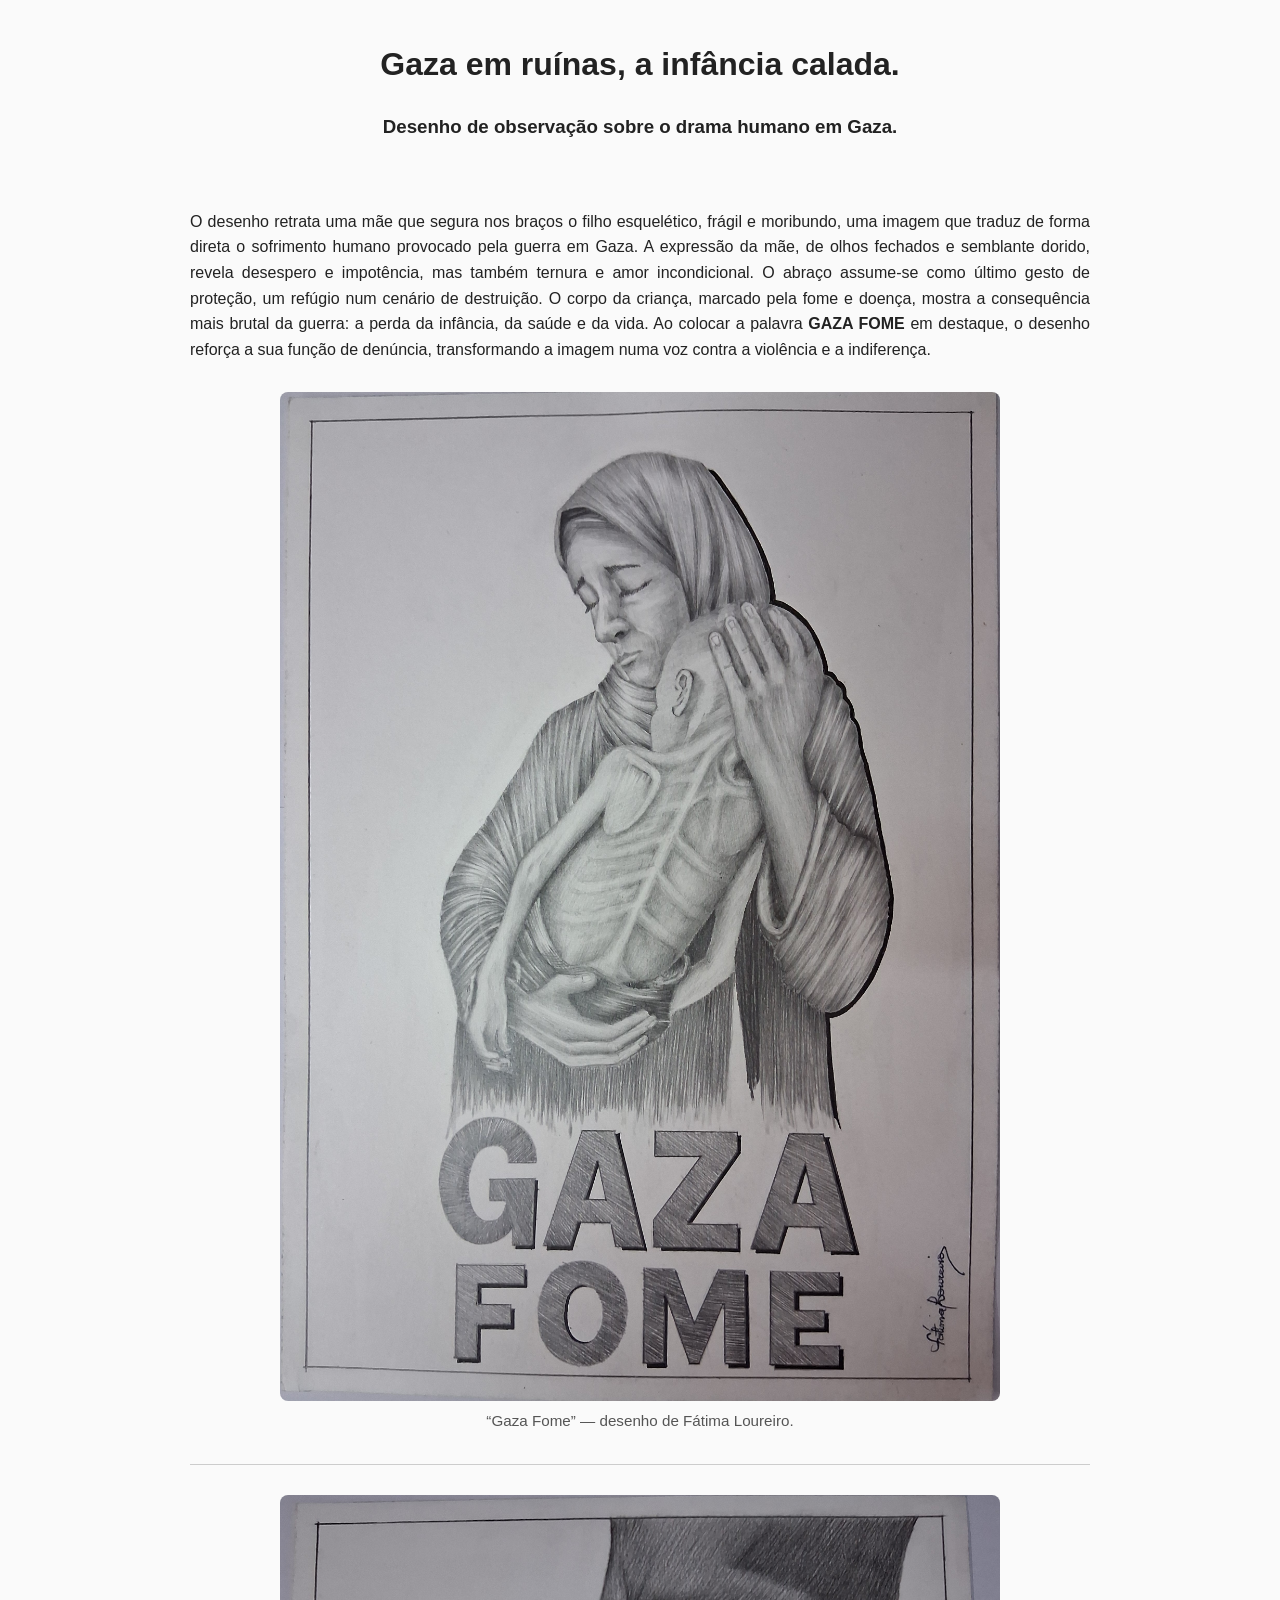
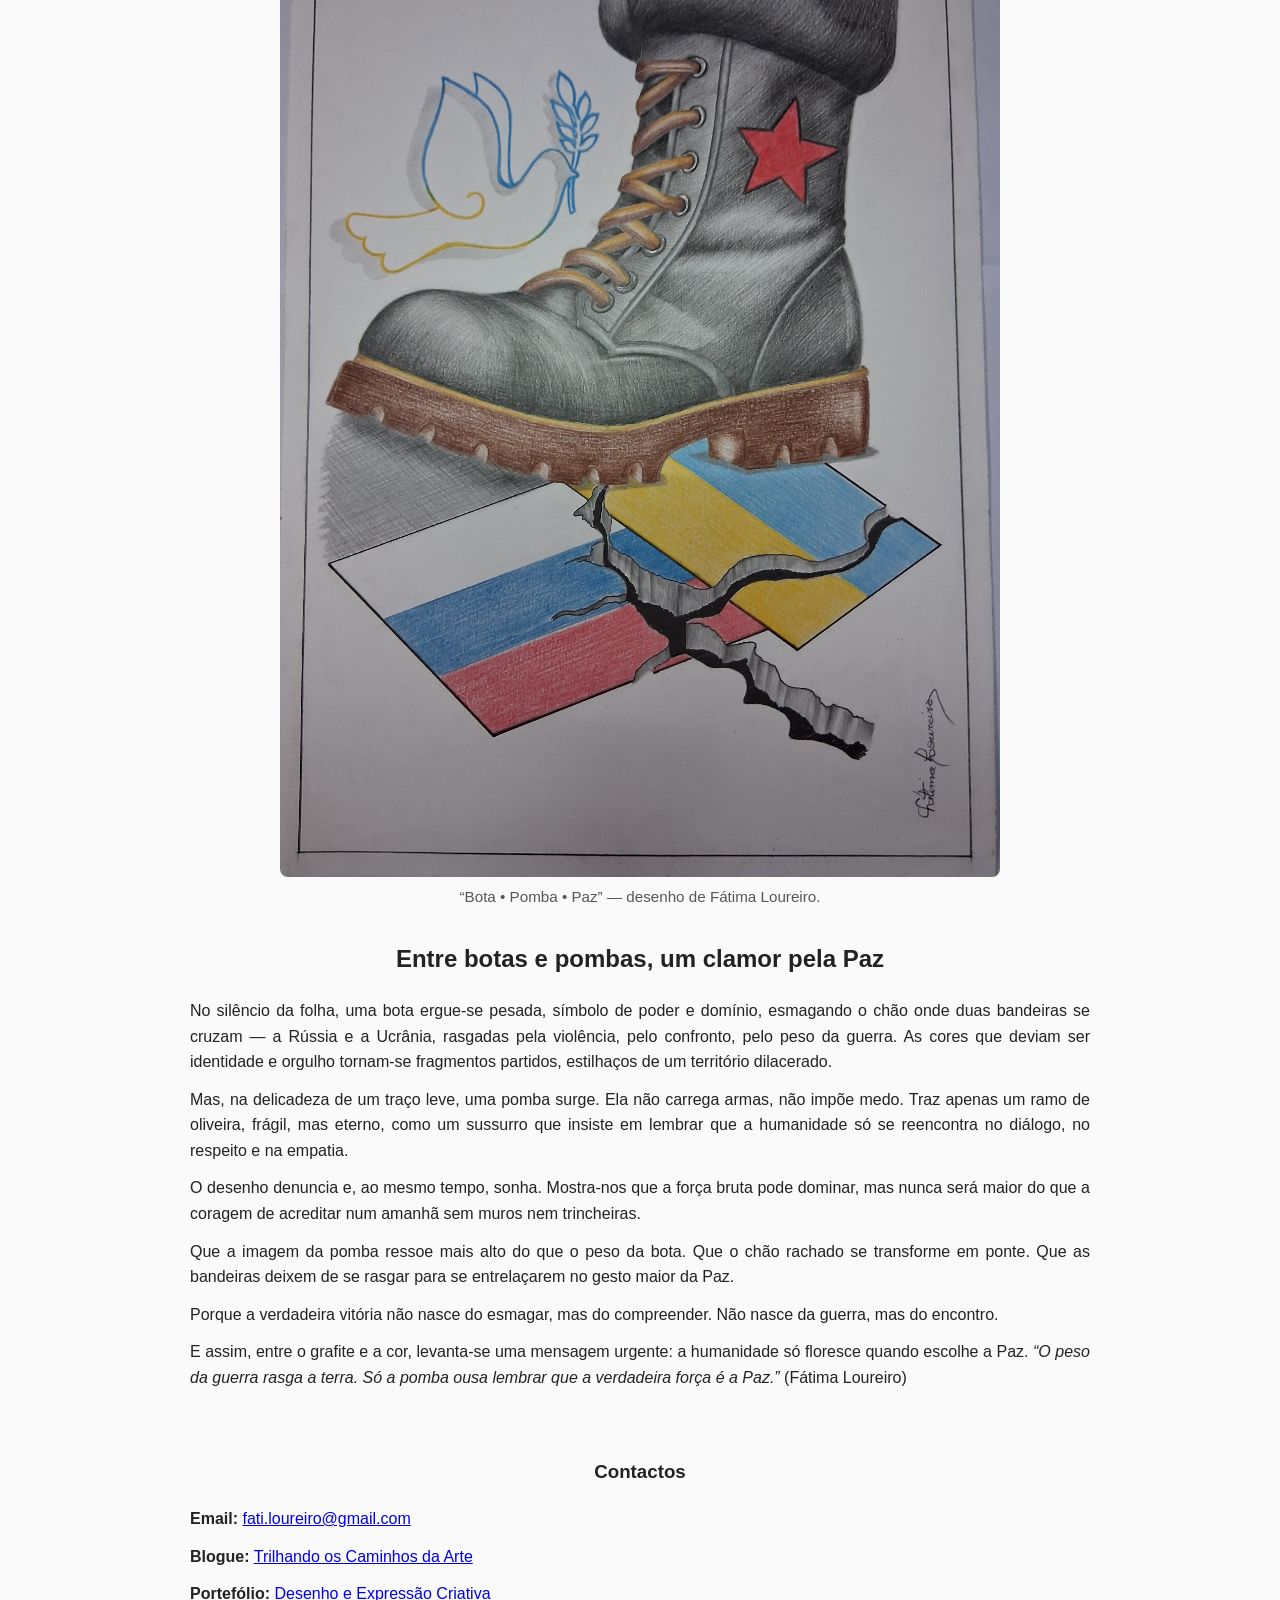
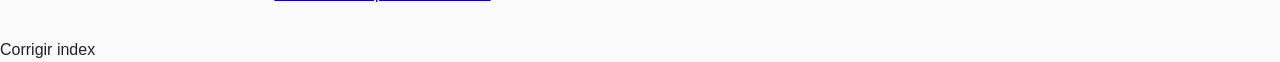
==== commit a5225033: "Update index.html" ====
--- a/index.html
+++ b/index.html
@@ -107,6 +107,6 @@
 </body>
 </html>
 
-    
+   Corrigir index 
 
 
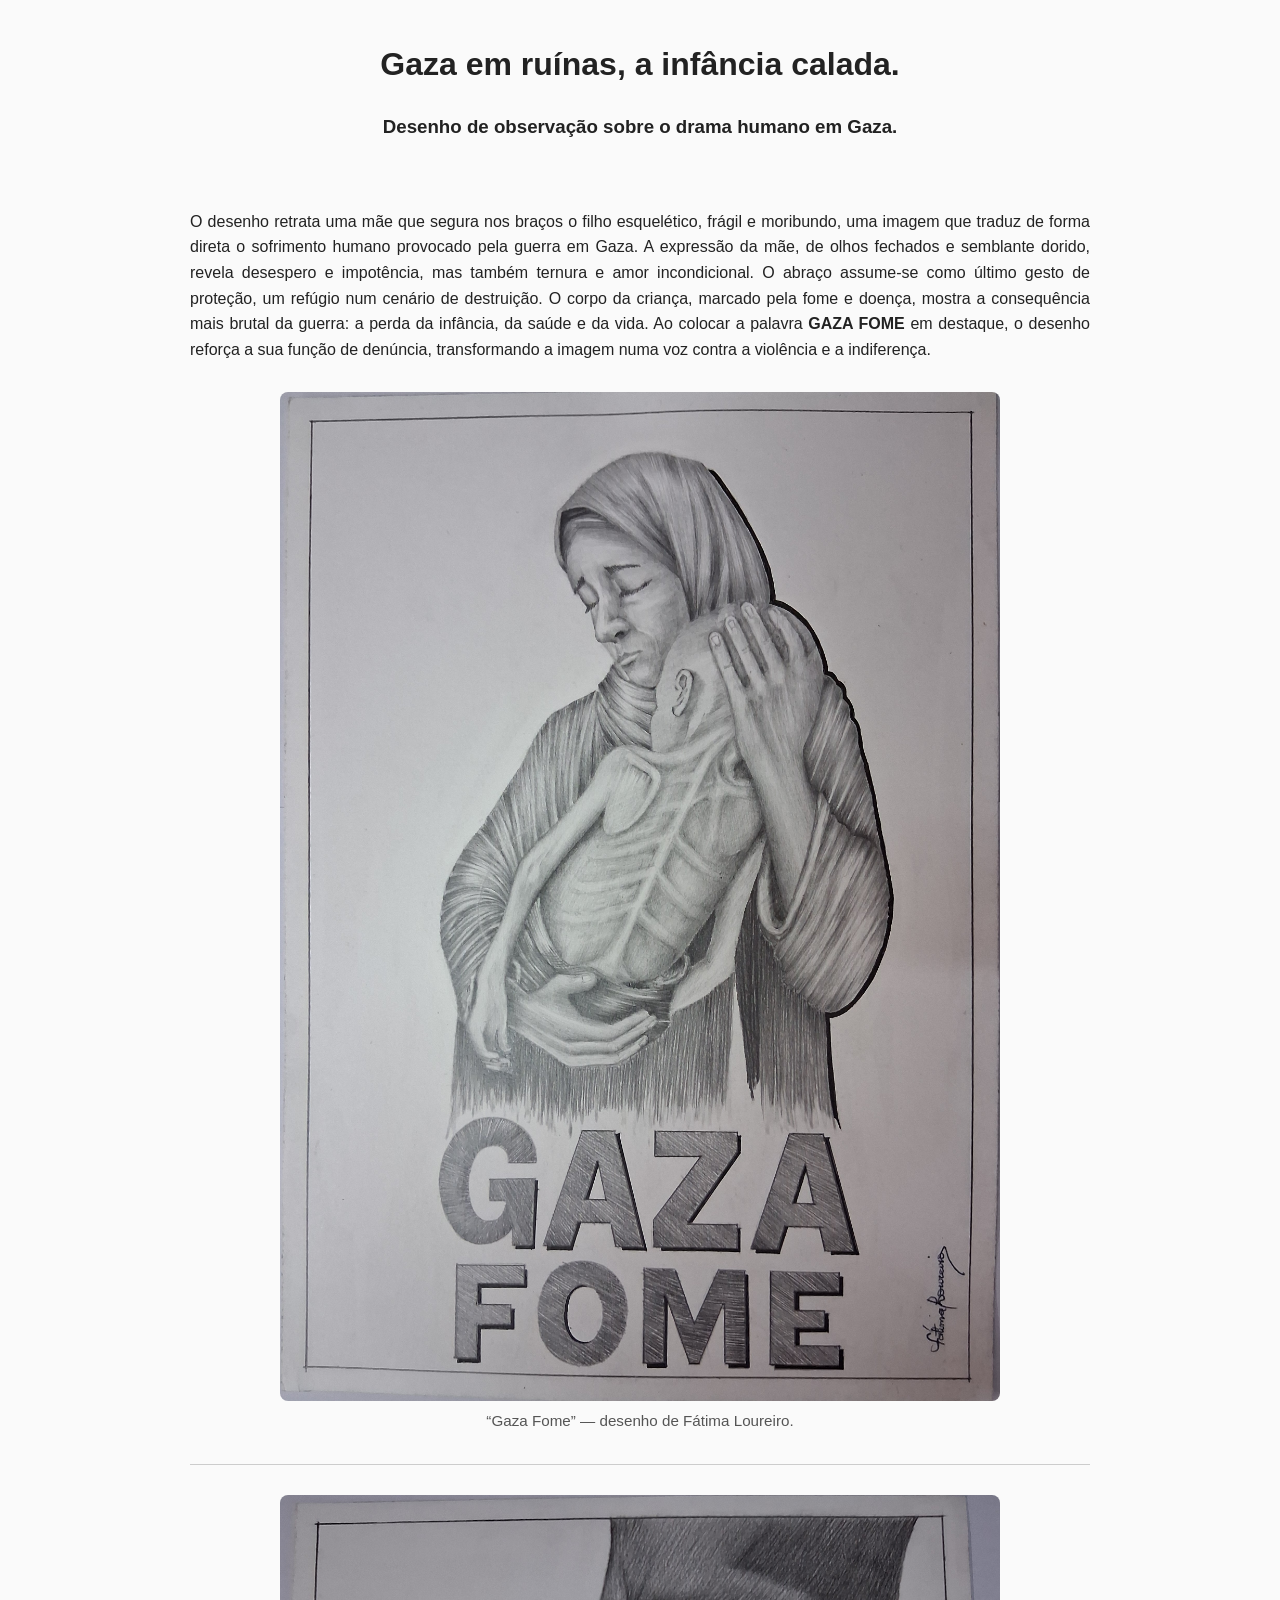
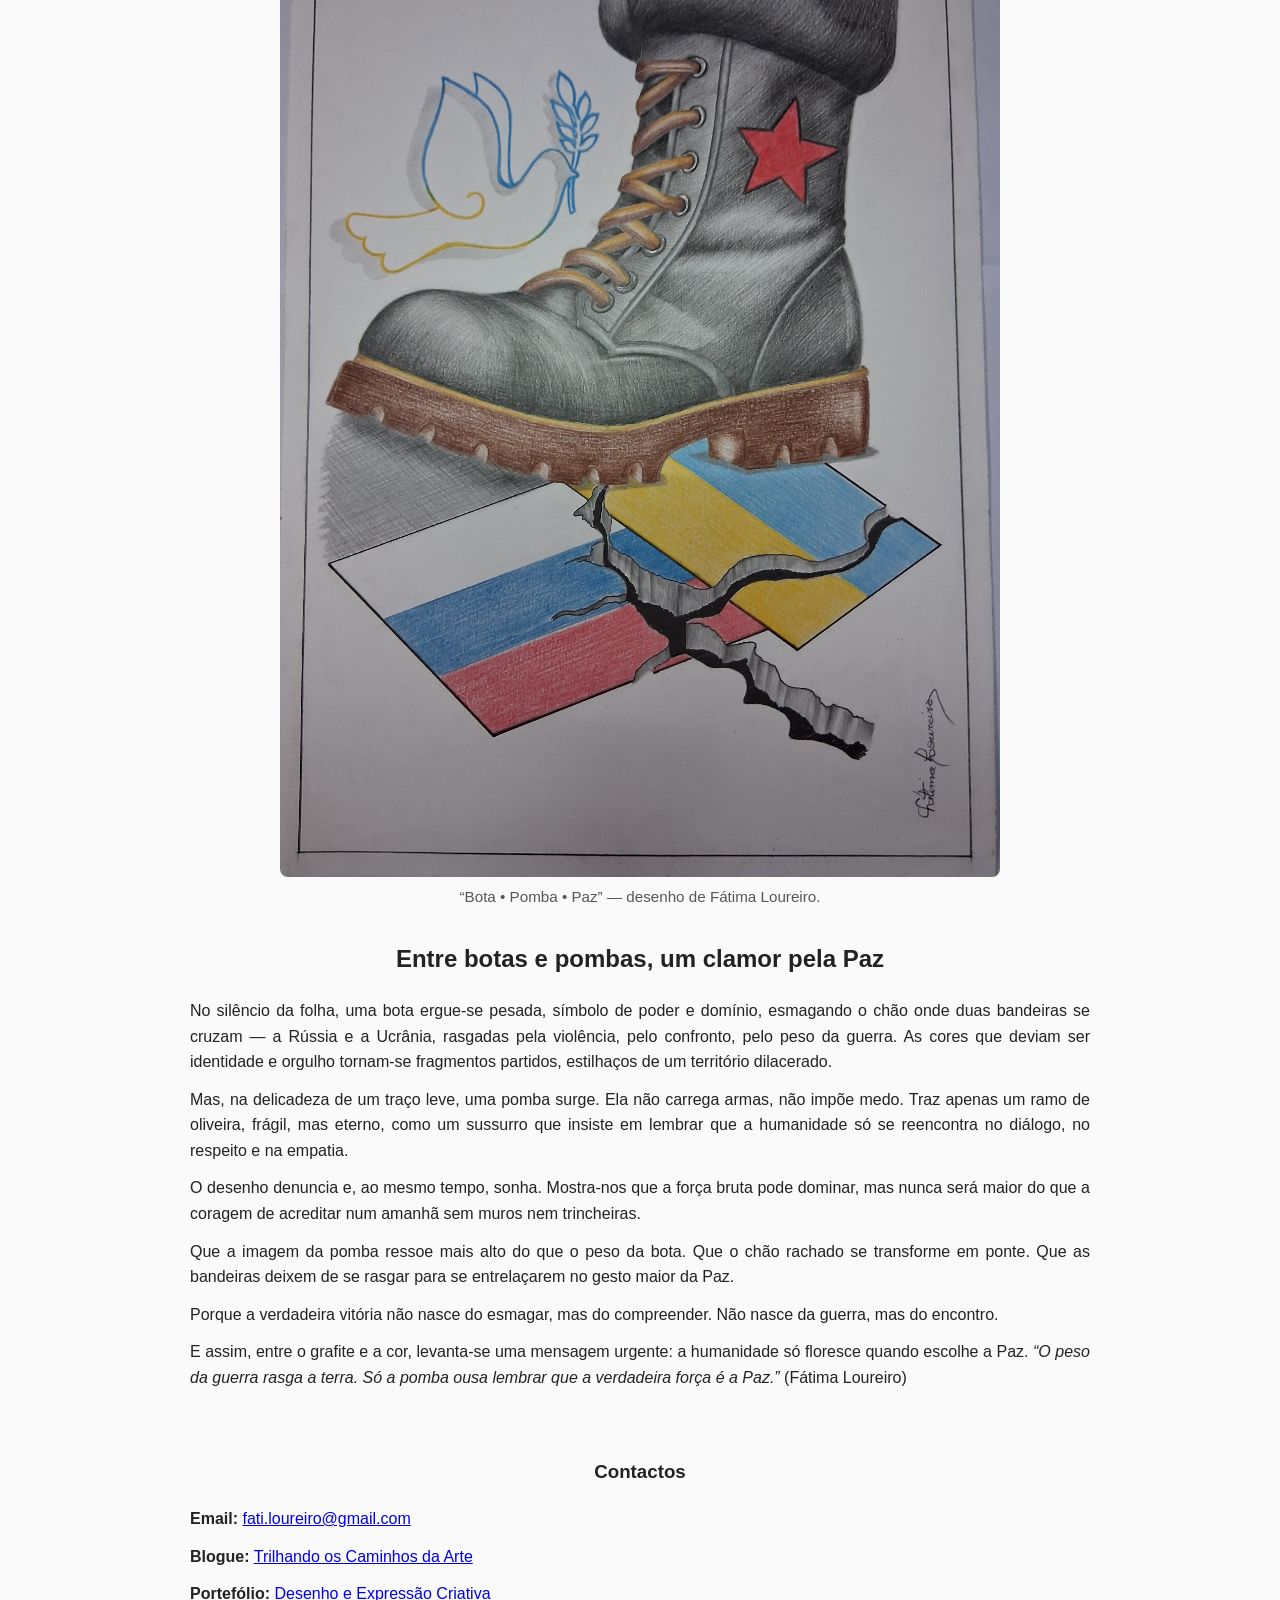
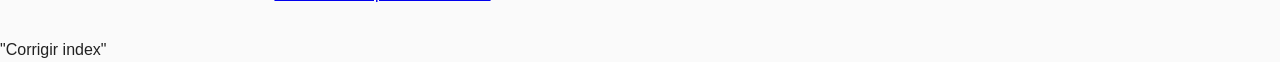
==== commit 5301c166: "Update index.html" ====
--- a/index.html
+++ b/index.html
@@ -107,6 +107,6 @@
 </body>
 </html>
 
-   Corrigir index 
+   "Corrigir index" 
 
 
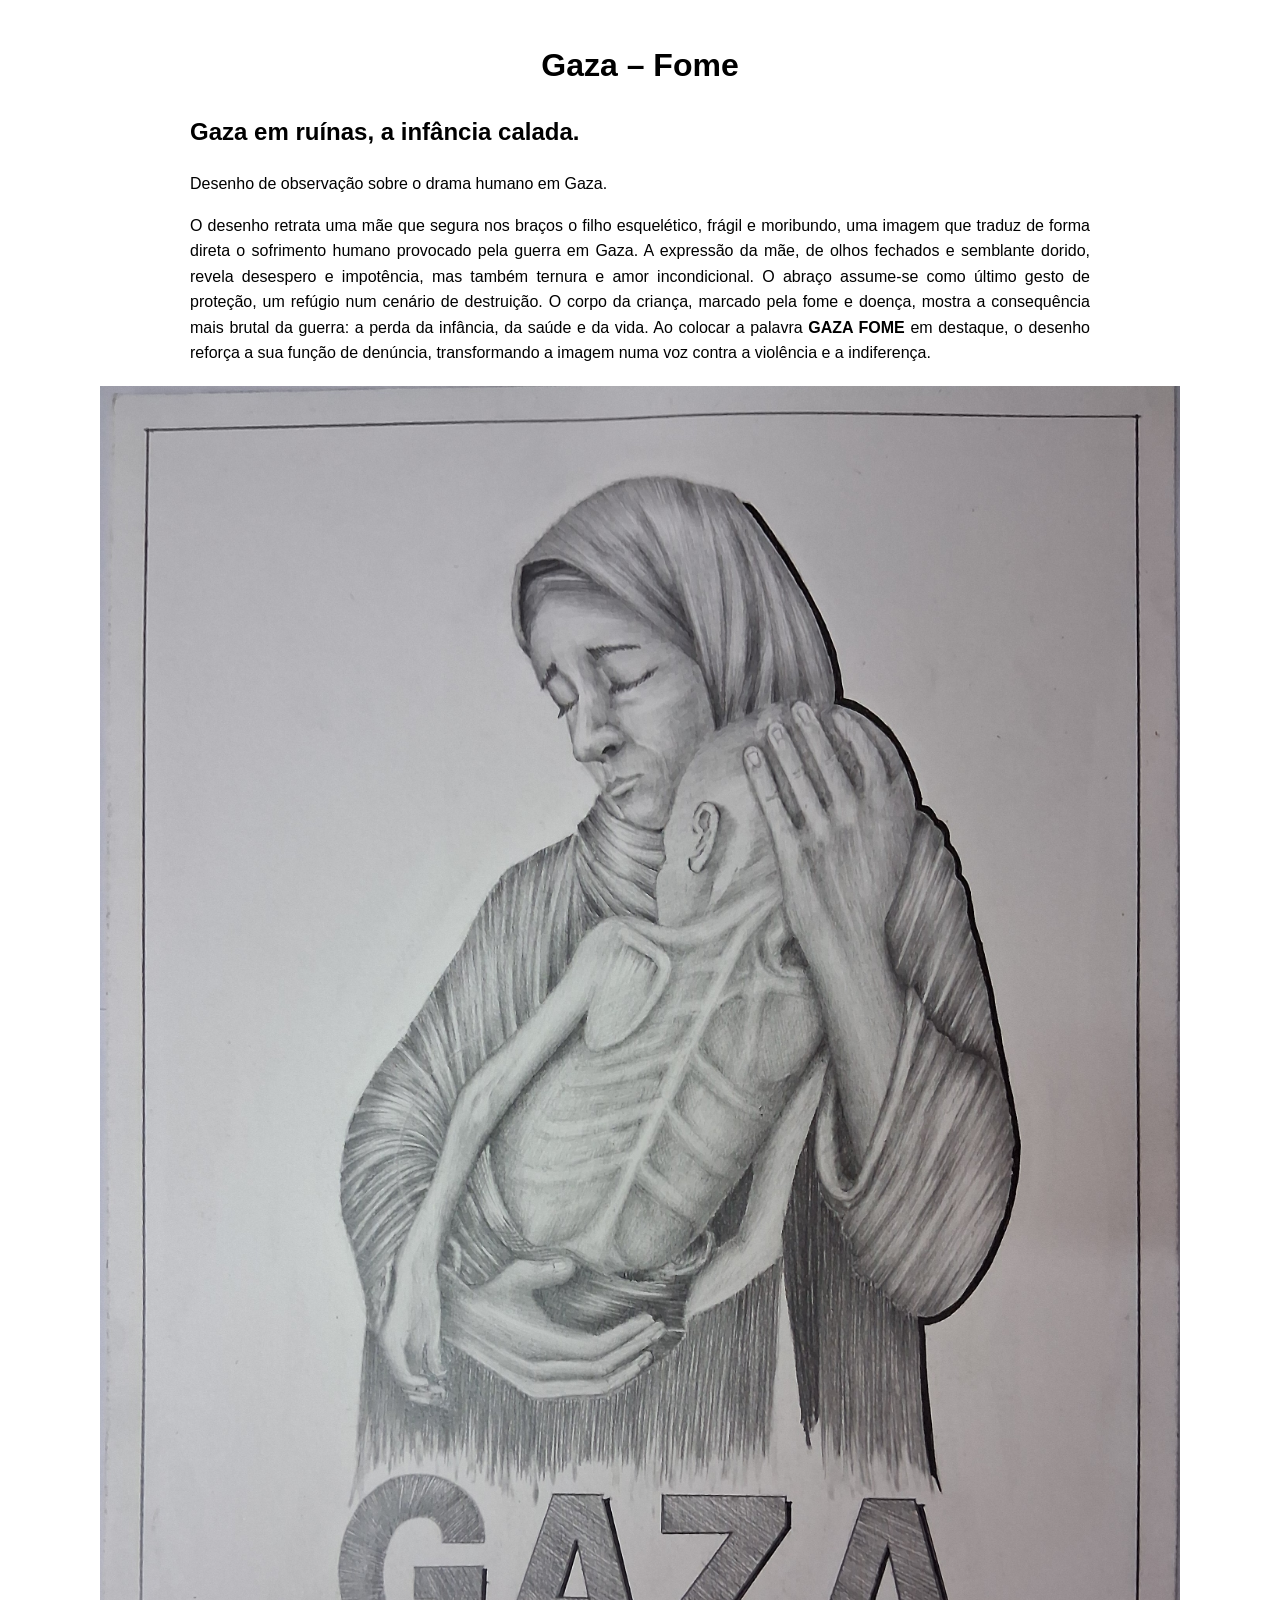
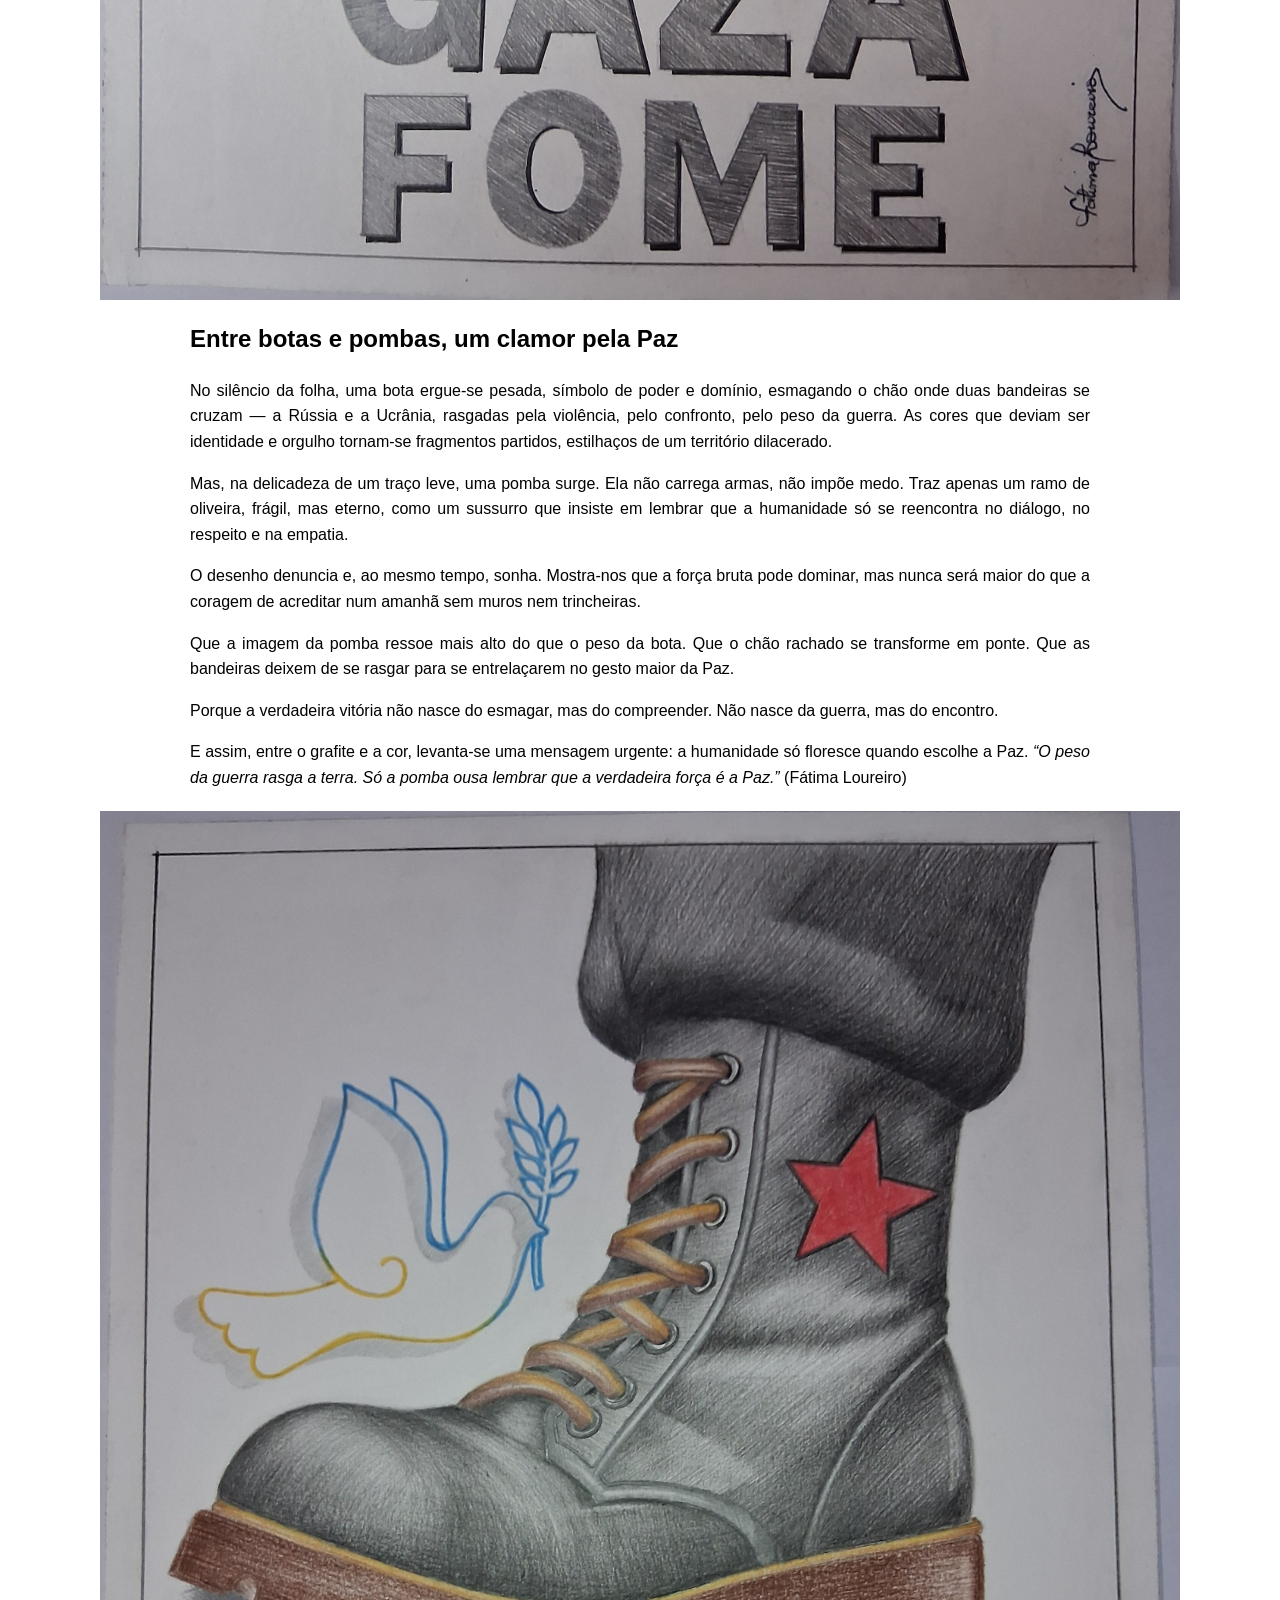
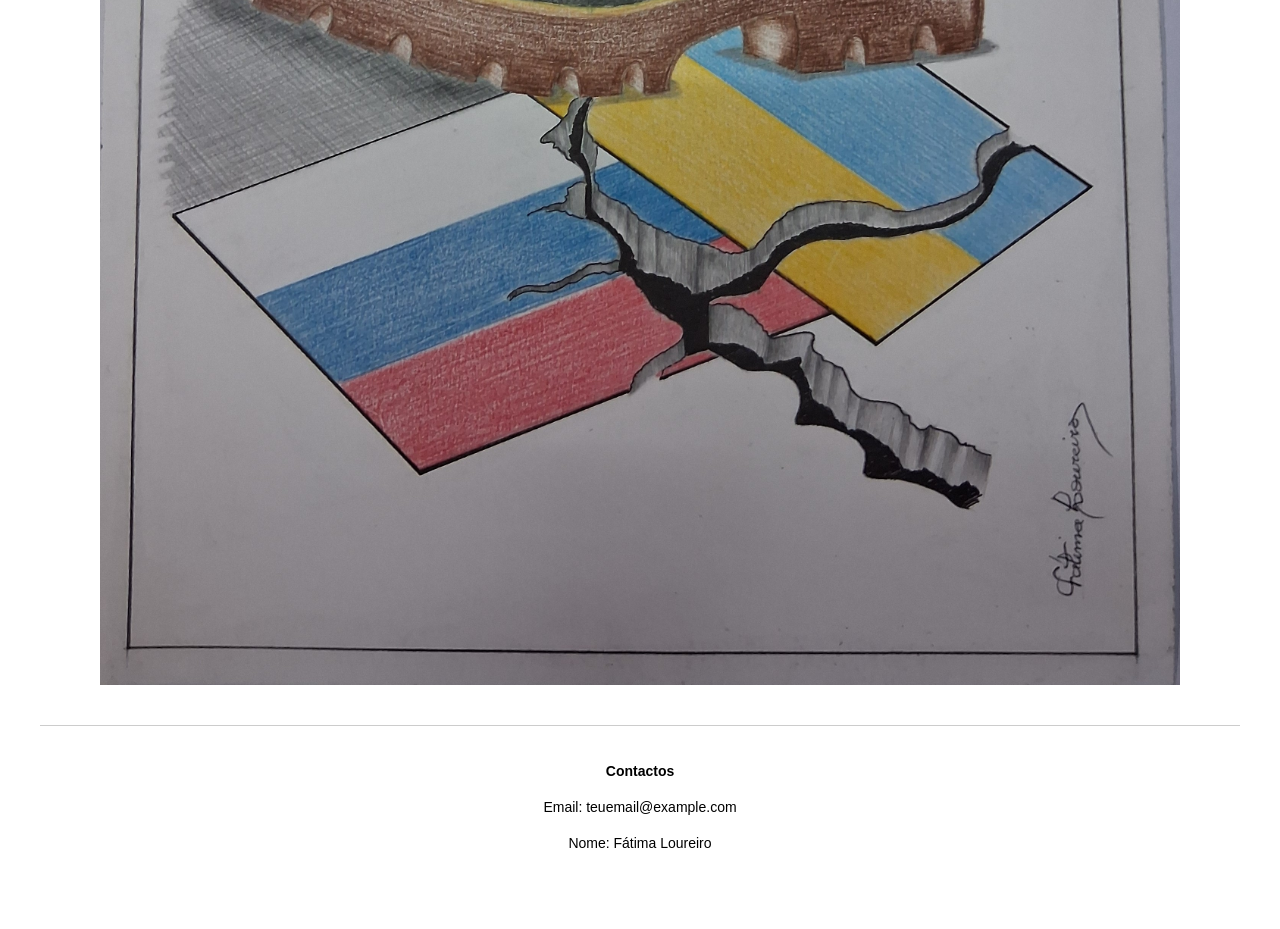
==== commit 52d2b7ed: "Update index.html" ====
--- a/index.html
+++ b/index.html
@@ -1,112 +1,65 @@
 <!DOCTYPE html>
 <html lang="pt">
 <head>
-  <meta charset="UTF-8" />
-  <meta name="viewport" content="width=device-width, initial-scale=1" />
-  <title>Gaza – Fome e Paz | Fátima Loureiro</title>
-
+  <meta charset="UTF-8">
+  <title>Gaza – Fome</title>
+  <link rel="stylesheet" href="estilos.css">
   <style>
     body {
-      font-family: Arial, Helvetica, sans-serif;
-      margin: 0;
-      color: #222;
-      background: #fafafa;
+      font-family: Arial, sans-serif;
+      margin: 40px;
       line-height: 1.6;
-    }
-    header, main, footer {
-      max-width: 900px;
-      margin: 0 auto;
-      padding: 18px;
-    }
-    h1, h2, h3 {
       text-align: center;
     }
-    p {
+    .texto {
+      max-width: 900px;
+      margin: 20px auto;
       text-align: justify;
-      margin: 12px 0;
     }
-    figure {
-      margin: 30px auto;
-      text-align: center;
+    img {
+      max-width: 90%;
+      height: auto;
+      margin: 20px auto;
+      display: block;
     }
-    figure img {
-      max-width: 80%;   /* ocupa no máximo 80% da largura */
-      height: auto;
-      display: block;
-      margin: 0 auto;
-      border-radius: 8px;
-    }
-    figcaption {
-      font-size: .95rem;
-      color: #555;
-      margin-top: 8px;
-    }
-    .separador {
-      height: 1px;
-      background: #ccc;
-      margin: 30px 0;
+    footer {
+      margin-top: 40px;
+      padding: 20px;
+      border-top: 1px solid #ccc;
+      font-size: 14px;
     }
   </style>
 </head>
 <body>
+  <h1>Gaza – Fome</h1>
 
-  <header>
-    <h1>Gaza em ruínas, a infância calada.</h1>
-    <h3>Desenho de observação sobre o drama humano em Gaza.</h3>
-  </header>
+  <div class="texto">
+    <h2><strong>Gaza em ruínas, a infância calada.</strong></h2>
+    <p>Desenho de observação sobre o drama humano em Gaza.</p>
+    <p>O desenho retrata uma mãe que segura nos braços o filho esquelético, frágil e moribundo, uma imagem que traduz de forma direta o sofrimento humano provocado pela guerra em Gaza. A expressão da mãe, de olhos fechados e semblante dorido, revela desespero e impotência, mas também ternura e amor incondicional. O abraço assume-se como último gesto de proteção, um refúgio num cenário de destruição. O corpo da criança, marcado pela fome e doença, mostra a consequência mais brutal da guerra: a perda da infância, da saúde e da vida. Ao colocar a palavra <strong>GAZA FOME</strong> em destaque, o desenho reforça a sua função de denúncia, transformando a imagem numa voz contra a violência e a indiferença.</p>
+  </div>
 
-  <main>
-    <!-- Gaza Fome -->
-    <section>
-      <p>
-        O desenho retrata uma mãe que segura nos braços o filho esquelético, frágil e moribundo, uma imagem que traduz de forma direta o sofrimento humano provocado pela guerra em Gaza.
-        A expressão da mãe, de olhos fechados e semblante dorido, revela desespero e impotência, mas também ternura e amor incondicional.
-        O abraço assume-se como último gesto de proteção, um refúgio num cenário de destruição.
-        O corpo da criança, marcado pela fome e doença, mostra a consequência mais brutal da guerra: a perda da infância, da saúde e da vida.
-        Ao colocar a palavra <strong>GAZA FOME</strong> em destaque, o desenho reforça a sua função de denúncia, transformando a imagem numa voz contra a violência e a indiferença.
-      </p>
+  <img src="gaza.fome.jpg" alt="Desenho Gaza Fome">
 
-      <figure>
-        <img src="gaza.fome.jpg" alt="Desenho Gaza Fome" />
-        <figcaption>“Gaza Fome” — desenho de Fátima Loureiro.</figcaption>
-      </figure>
-    </section>
+  <div class="texto">
+    <h2><strong>Entre botas e pombas, um clamor pela Paz</strong></h2>
+    <p>No silêncio da folha, uma bota ergue-se pesada, símbolo de poder e domínio, esmagando o chão onde duas bandeiras se cruzam — a Rússia e a Ucrânia, rasgadas pela violência, pelo confronto, pelo peso da guerra. As cores que deviam ser identidade e orgulho tornam-se fragmentos partidos, estilhaços de um território dilacerado.</p>
+    <p>Mas, na delicadeza de um traço leve, uma pomba surge. Ela não carrega armas, não impõe medo. Traz apenas um ramo de oliveira, frágil, mas eterno, como um sussurro que insiste em lembrar que a humanidade só se reencontra no diálogo, no respeito e na empatia.</p>
+    <p>O desenho denuncia e, ao mesmo tempo, sonha. Mostra-nos que a força bruta pode dominar, mas nunca será maior do que a coragem de acreditar num amanhã sem muros nem trincheiras.</p>
+    <p>Que a imagem da pomba ressoe mais alto do que o peso da bota. Que o chão rachado se transforme em ponte. Que as bandeiras deixem de se rasgar para se entrelaçarem no gesto maior da Paz.</p>
+    <p>Porque a verdadeira vitória não nasce do esmagar, mas do compreender. Não nasce da guerra, mas do encontro.</p>
+    <p>E assim, entre o grafite e a cor, levanta-se uma mensagem urgente: a humanidade só floresce quando escolhe a Paz. <em>“O peso da guerra rasga a terra. Só a pomba ousa lembrar que a verdadeira força é a Paz.”</em> (Fátima Loureiro)</p>
+  </div>
 
-    <div class="separador"></div>
-
-    <!-- Bota Pomba Paz -->
-    <section>
-      <figure>
-        <img src="bota.pomba.paz.jpg" alt="Bota e Pomba da Paz" />
-        <figcaption>“Bota • Pomba • Paz” — desenho de Fátima Loureiro.</figcaption>
-      </figure>
-
-      <h2>Entre botas e pombas, um clamor pela Paz</h2>
-      <p>No silêncio da folha, uma bota ergue-se pesada, símbolo de poder e domínio, esmagando o chão onde duas bandeiras se cruzam — a Rússia e a Ucrânia, rasgadas pela violência, pelo confronto, pelo peso da guerra. As cores que deviam ser identidade e orgulho tornam-se fragmentos partidos, estilhaços de um território dilacerado.</p>
-
-      <p>Mas, na delicadeza de um traço leve, uma pomba surge. Ela não carrega armas, não impõe medo. Traz apenas um ramo de oliveira, frágil, mas eterno, como um sussurro que insiste em lembrar que a humanidade só se reencontra no diálogo, no respeito e na empatia.</p>
-
-      <p>O desenho denuncia e, ao mesmo tempo, sonha. Mostra-nos que a força bruta pode dominar, mas nunca será maior do que a coragem de acreditar num amanhã sem muros nem trincheiras.</p>
-
-      <p>Que a imagem da pomba ressoe mais alto do que o peso da bota. Que o chão rachado se transforme em ponte. Que as bandeiras deixem de se rasgar para se entrelaçarem no gesto maior da Paz.</p>
-
-      <p>Porque a verdadeira vitória não nasce do esmagar, mas do compreender. Não nasce da guerra, mas do encontro.</p>
-
-      <p>E assim, entre o grafite e a cor, levanta-se uma mensagem urgente: a humanidade só floresce quando escolhe a Paz.
-      <em>“O peso da guerra rasga a terra. Só a pomba ousa lembrar que a verdadeira força é a Paz.”</em> (Fátima Loureiro)</p>
-    </section>
-  </main>
+  <img src="bota.pomba.paz.jpg" alt="Desenho Bota e Pomba pela Paz">
 
   <footer>
-    <h3>Contactos</h3>
-    <p><strong>Email:</strong> <a href="mailto:fati.loureiro@gmail.com">fati.loureiro@gmail.com</a></p>
-    <p><strong>Blogue:</strong> <a href="https://trilhandooscaminhosdaarte.blogspot.com/" target="_blank">Trilhando os Caminhos da Arte</a></p>
-    <p><strong>Portefólio:</strong> <a href="https://desenhoeexpressaocriativa.wordpress.com/" target="_blank">Desenho e Expressão Criativa</a></p>
+    <p><strong>Contactos</strong></p>
+    <p>Email: teuemail@example.com</p>
+    <p>Nome: Fátima Loureiro</p>
   </footer>
+</body>
+</html> 
 
-</body>
-</html>
+  
 
-   "Corrigir index" 
-
-
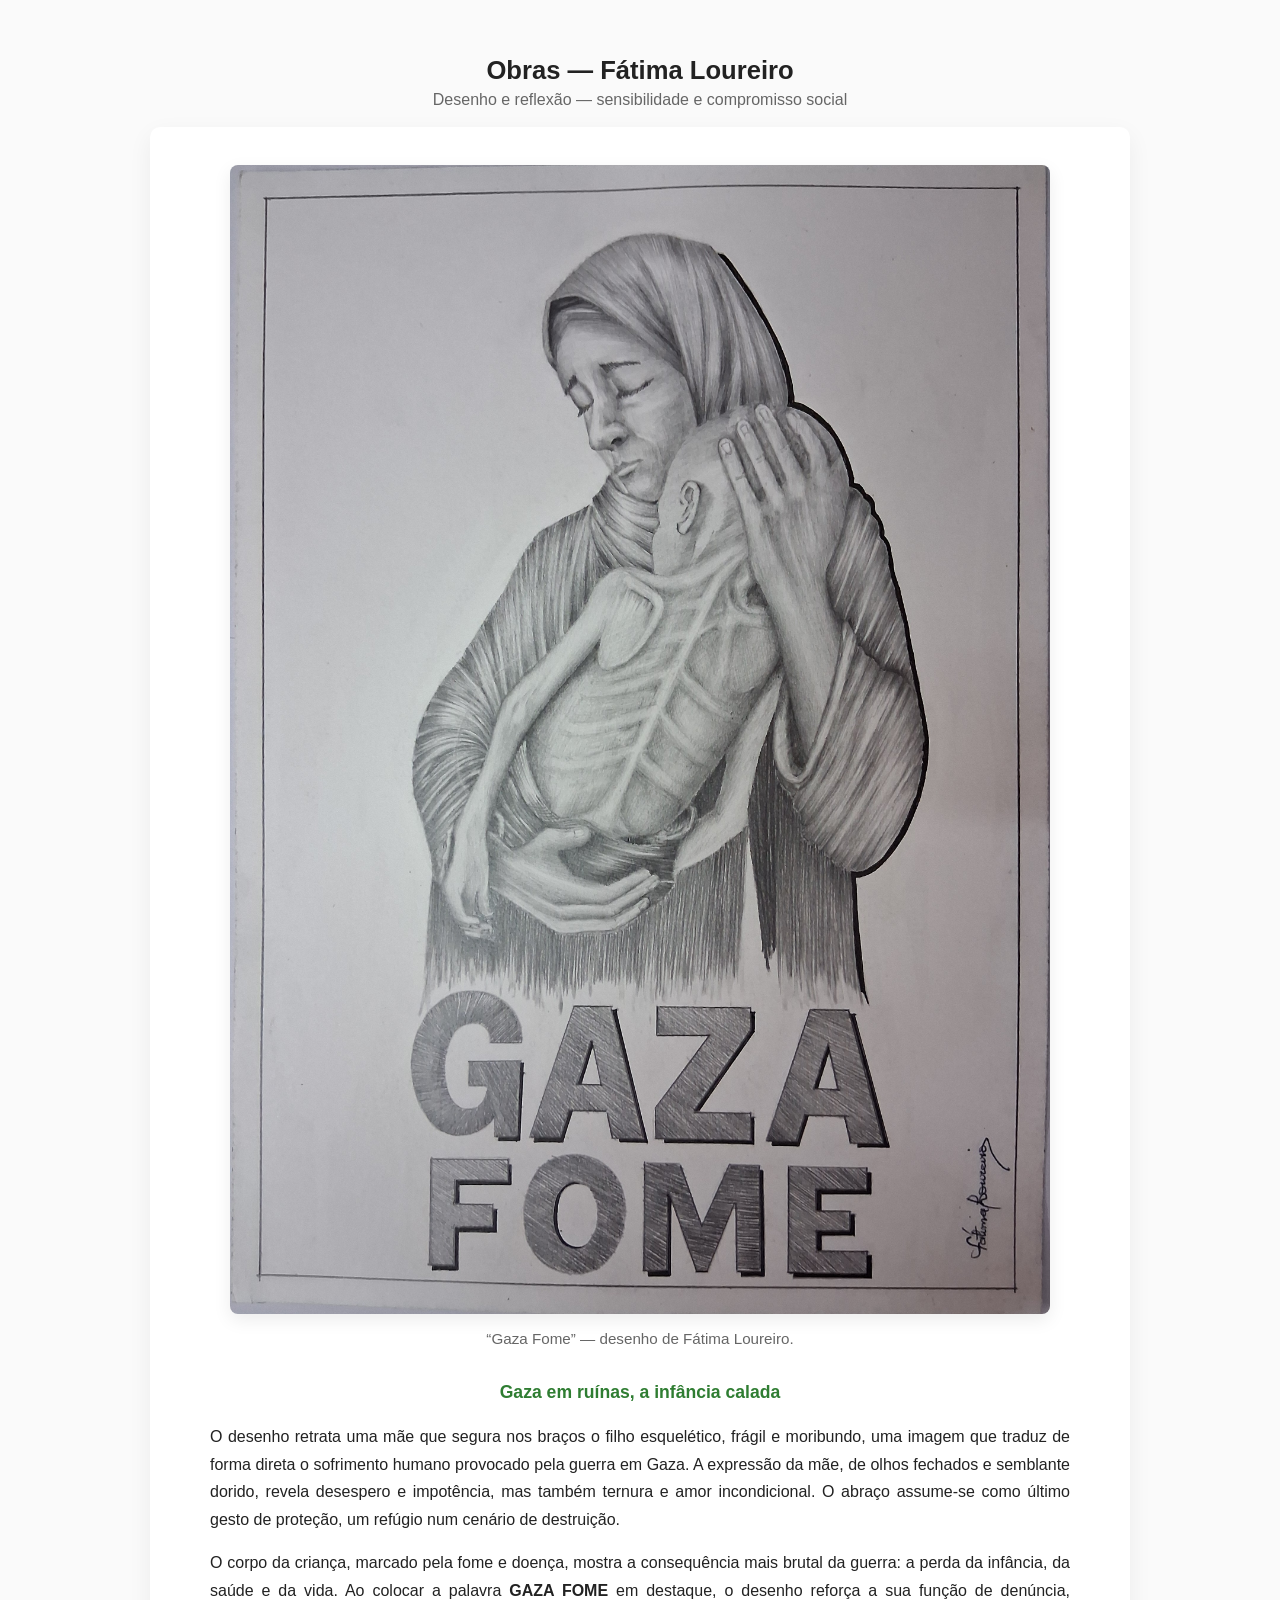
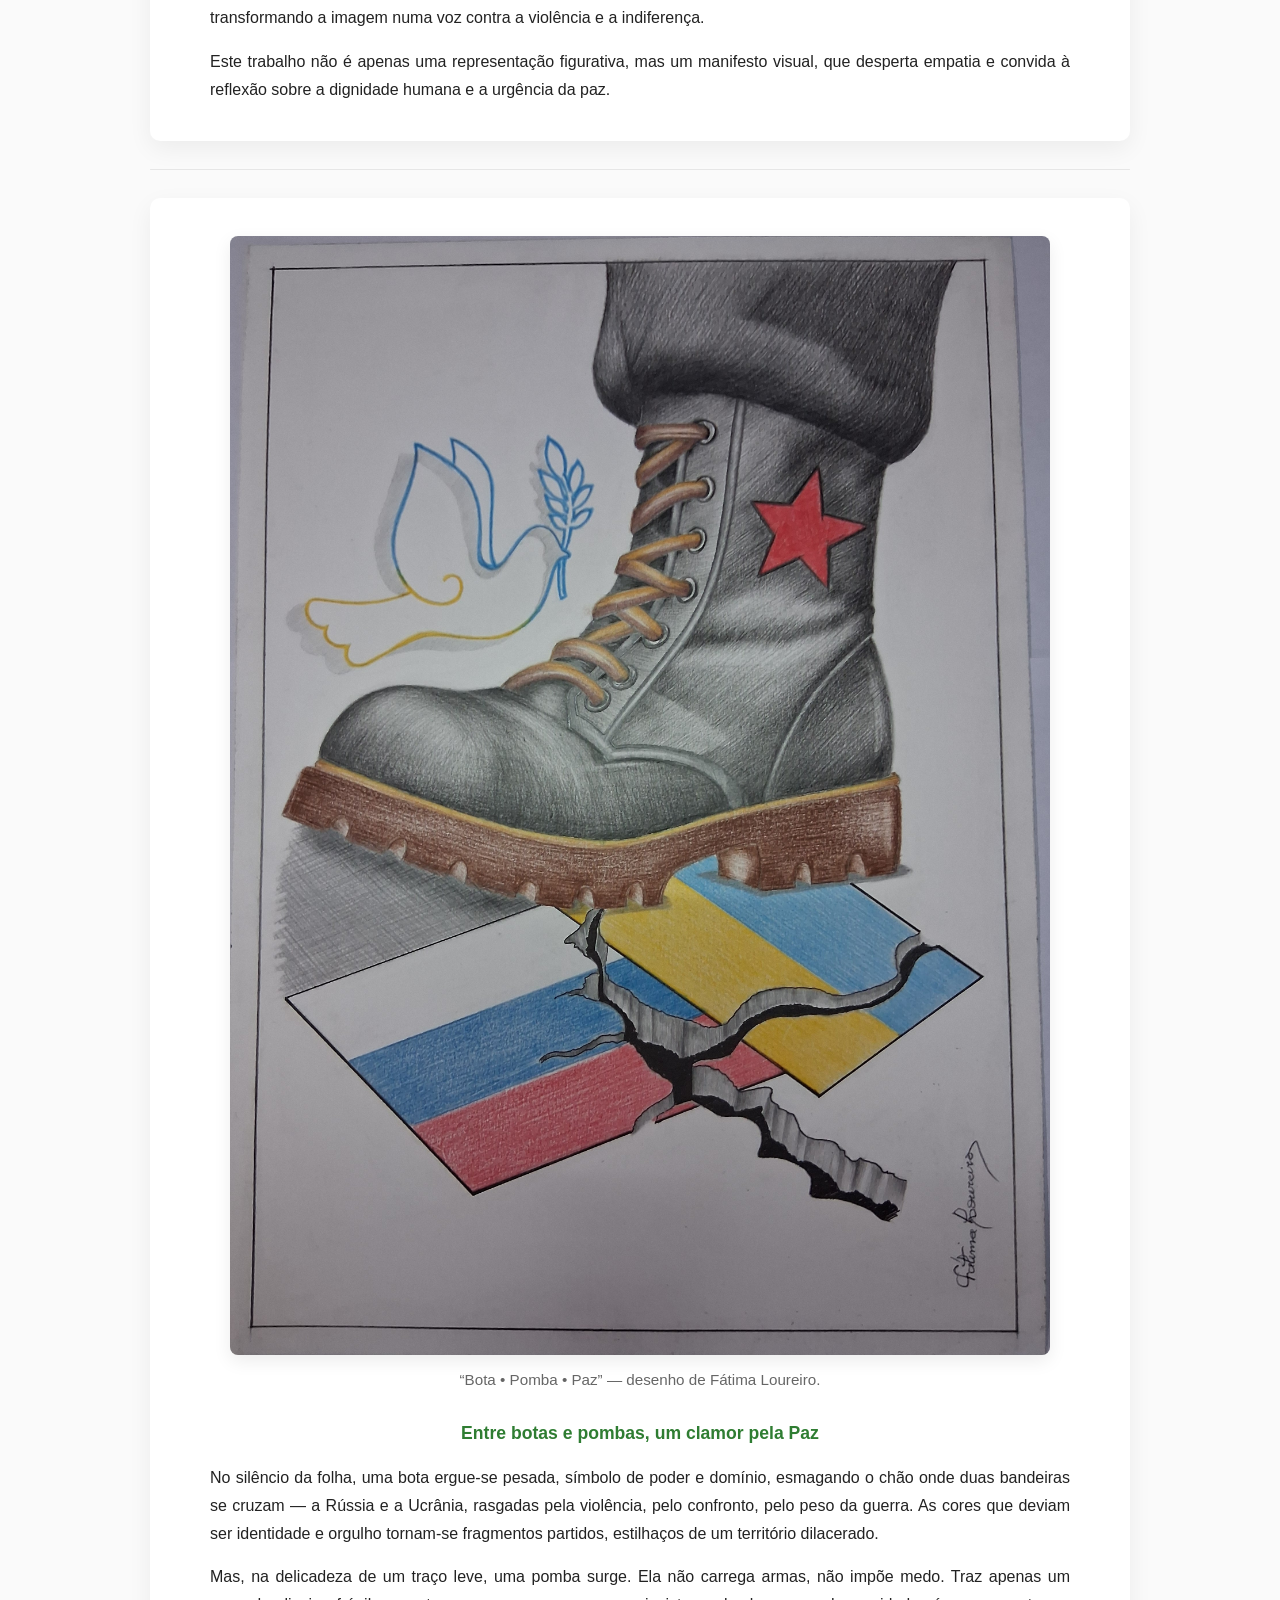
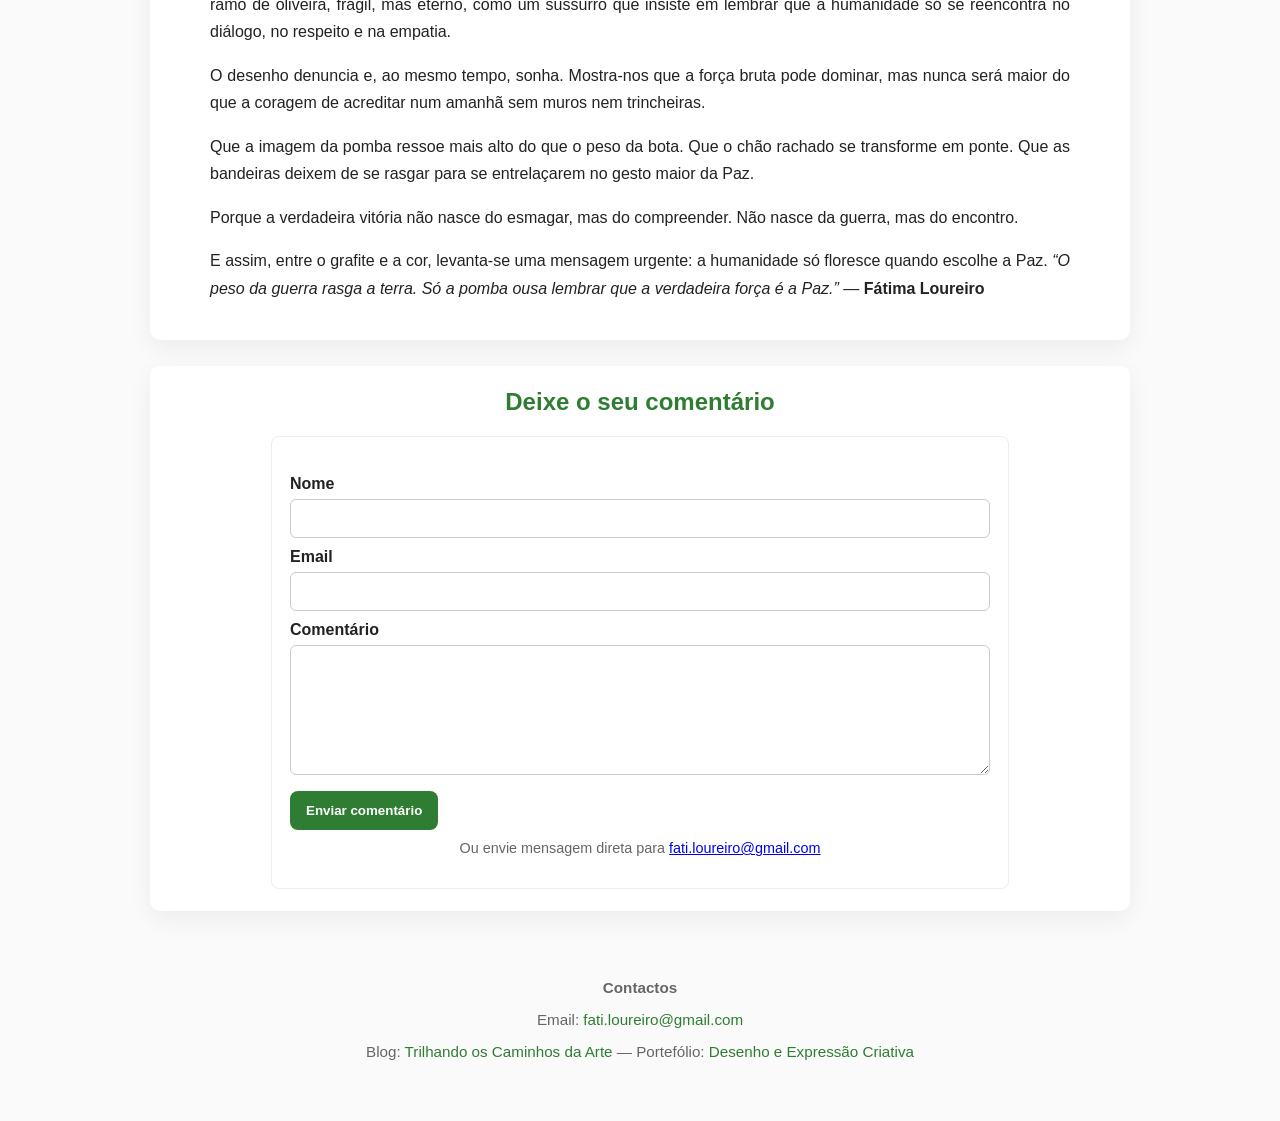
==== commit a79122ce: "Update index.html" ====
--- a/index.html
+++ b/index.html
@@ -1,65 +1,128 @@
 <!DOCTYPE html>
 <html lang="pt">
 <head>
-  <meta charset="UTF-8">
-  <title>Gaza – Fome</title>
-  <link rel="stylesheet" href="estilos.css">
+  <meta charset="utf-8" />
+  <meta name="viewport" content="width=device-width,initial-scale=1" />
+  <title>Gaza – Fátima Loureiro</title>
+  <meta name="description" content="Obras de Fátima Loureiro: 'Gaza Fome' e 'Bota • Pomba • Paz' – desenhos e reflexão pela paz." />
   <style>
-    body {
-      font-family: Arial, sans-serif;
-      margin: 40px;
-      line-height: 1.6;
-      text-align: center;
+    :root{
+      --max-width:980px;
+      --bg:#fafafa;
+      --card:#ffffff;
+      --accent:#2f7d32;
+      --muted:#666;
     }
-    .texto {
-      max-width: 900px;
-      margin: 20px auto;
-      text-align: justify;
-    }
-    img {
-      max-width: 90%;
-      height: auto;
-      margin: 20px auto;
-      display: block;
-    }
-    footer {
-      margin-top: 40px;
-      padding: 20px;
-      border-top: 1px solid #ccc;
-      font-size: 14px;
+    html,body{height:100%; margin:0; padding:0; background:var(--bg); font-family:Arial,Helvetica,sans-serif; color:#222;}
+    .wrap{max-width:var(--max-width); margin:28px auto; padding:28px;}
+    header{ text-align:center; margin-bottom:18px; }
+    header h1{ margin:0 0 6px; font-size:1.6rem; }
+    header p{ margin:0; color:var(--muted); }
+    .card{ background:var(--card); padding:22px; border-radius:10px; box-shadow:0 8px 24px rgba(0,0,0,0.06); margin-bottom:26px; }
+    figure{ margin:0; text-align:center; padding-bottom:12px; }
+    figure img{ width:90%; max-width:820px; height:auto; display:block; margin:16px auto; border-radius:8px; box-shadow:0 6px 18px rgba(0,0,0,0.08); }
+    figcaption{ font-size:0.95rem; color:var(--muted); margin-top:6px; }
+    .texto{ max-width:860px; margin: 16px auto 0; text-align:justify; line-height:1.72; color:#222; font-size:1rem; }
+    .titulo-sec{ text-align:center; margin-top:18px; font-size:1.1rem; color:var(--accent); }
+    .separador{ height:1px; background:#e6e6e6; margin:28px 0; border-radius:2px; }
+    /* Formulário */
+    form { margin-top:20px; }
+    .form-box{ margin:18px auto 0; max-width:700px; background:#fff; padding:18px; border-radius:8px; border:1px solid #eee; }
+    label{ display:block; margin:10px 0 6px; font-weight:600; }
+    input, textarea { width:100%; padding:10px 12px; border:1px solid #ccc; border-radius:6px; box-sizing:border-box; font-size:0.95rem; }
+    textarea{ resize:vertical; min-height:110px; }
+    button{ margin-top:12px; padding:12px 16px; background:var(--accent); color:#fff; border:0; border-radius:8px; cursor:pointer; font-weight:700; }
+    button:hover{ background:#256428; }
+    footer{ margin-top:34px; padding:18px; text-align:center; color:var(--muted); font-size:0.95rem; }
+    footer a{ color:var(--accent); text-decoration:none; }
+    @media (max-width:680px){
+      figure img{ width:95%; }
+      .wrap{ padding:16px; }
     }
   </style>
 </head>
 <body>
-  <h1>Gaza – Fome</h1>
+  <div class="wrap">
 
-  <div class="texto">
-    <h2><strong>Gaza em ruínas, a infância calada.</strong></h2>
-    <p>Desenho de observação sobre o drama humano em Gaza.</p>
-    <p>O desenho retrata uma mãe que segura nos braços o filho esquelético, frágil e moribundo, uma imagem que traduz de forma direta o sofrimento humano provocado pela guerra em Gaza. A expressão da mãe, de olhos fechados e semblante dorido, revela desespero e impotência, mas também ternura e amor incondicional. O abraço assume-se como último gesto de proteção, um refúgio num cenário de destruição. O corpo da criança, marcado pela fome e doença, mostra a consequência mais brutal da guerra: a perda da infância, da saúde e da vida. Ao colocar a palavra <strong>GAZA FOME</strong> em destaque, o desenho reforça a sua função de denúncia, transformando a imagem numa voz contra a violência e a indiferença.</p>
+    <header>
+      <h1>Obras — Fátima Loureiro</h1>
+      <p>Desenho e reflexão — sensibilidade e compromisso social</p>
+    </header>
+
+    <!-- === GAZA FOME (IMAGEM PRIMEIRO, DEPOIS TEXTO) === -->
+    <section class="card" id="gaza">
+      <figure>
+        <img src="gaza.fome.jpg" alt="Gaza Fome — mãe a segurar criança subnutrida">
+        <figcaption>“Gaza Fome” — desenho de Fátima Loureiro.</figcaption>
+      </figure>
+
+      <div class="texto">
+        <h2 class="titulo-sec">Gaza em ruínas, a infância calada</h2>
+
+        <p>O desenho retrata uma mãe que segura nos braços o filho esquelético, frágil e moribundo, uma imagem que traduz de forma direta o sofrimento humano provocado pela guerra em Gaza. A expressão da mãe, de olhos fechados e semblante dorido, revela desespero e impotência, mas também ternura e amor incondicional. O abraço assume-se como último gesto de proteção, um refúgio num cenário de destruição.</p>
+
+        <p>O corpo da criança, marcado pela fome e doença, mostra a consequência mais brutal da guerra: a perda da infância, da saúde e da vida. Ao colocar a palavra <strong>GAZA FOME</strong> em destaque, o desenho reforça a sua função de denúncia, transformando a imagem numa voz contra a violência e a indiferença.</p>
+
+        <p>Este trabalho não é apenas uma representação figurativa, mas um manifesto visual, que desperta empatia e convida à reflexão sobre a dignidade humana e a urgência da paz.</p>
+      </div>
+    </section>
+
+    <div class="separador" aria-hidden="true"></div>
+
+    <!-- === BOTA • POMBA • PAZ (IMAGEM PRIMEIRO, DEPOIS TEXTO) === -->
+    <section class="card" id="bota-pomba">
+      <figure>
+        <img src="bota.pomba.paz.jpg" alt="Bota e Pomba da Paz — ilustração de Fátima Loureiro">
+        <figcaption>“Bota • Pomba • Paz” — desenho de Fátima Loureiro.</figcaption>
+      </figure>
+
+      <div class="texto">
+        <h2 class="titulo-sec">Entre botas e pombas, um clamor pela Paz</h2>
+
+        <p>No silêncio da folha, uma bota ergue-se pesada, símbolo de poder e domínio, esmagando o chão onde duas bandeiras se cruzam — a Rússia e a Ucrânia, rasgadas pela violência, pelo confronto, pelo peso da guerra. As cores que deviam ser identidade e orgulho tornam-se fragmentos partidos, estilhaços de um território dilacerado.</p>
+
+        <p>Mas, na delicadeza de um traço leve, uma pomba surge. Ela não carrega armas, não impõe medo. Traz apenas um ramo de oliveira, frágil, mas eterno, como um sussurro que insiste em lembrar que a humanidade só se reencontra no diálogo, no respeito e na empatia.</p>
+
+        <p>O desenho denuncia e, ao mesmo tempo, sonha. Mostra-nos que a força bruta pode dominar, mas nunca será maior do que a coragem de acreditar num amanhã sem muros nem trincheiras.</p>
+
+        <p>Que a imagem da pomba ressoe mais alto do que o peso da bota. Que o chão rachado se transforme em ponte. Que as bandeiras deixem de se rasgar para se entrelaçarem no gesto maior da Paz.</p>
+
+        <p>Porque a verdadeira vitória não nasce do esmagar, mas do compreender. Não nasce da guerra, mas do encontro.</p>
+
+        <p>E assim, entre o grafite e a cor, levanta-se uma mensagem urgente: a humanidade só floresce quando escolhe a Paz. <em>“O peso da guerra rasga a terra. Só a pomba ousa lembrar que a verdadeira força é a Paz.”</em> — <strong>Fátima Loureiro</strong></p>
+      </div>
+    </section>
+
+    <!-- === FORMULÁRIO (opcional) === -->
+    <section class="card" id="comentarios" aria-label="Formulário de comentários">
+      <h2 style="text-align:center; color:var(--accent); margin-top:0;">Deixe o seu comentário</h2>
+      <div class="form-box">
+        <!-- Substitua SEU_ENDPOINT pelo endpoint que o Formspree lhe der -->
+        <form action="https://formspree.io/f/SEU_ENDPOINT" method="POST">
+          <label for="nome">Nome</label>
+          <input id="nome" name="nome" type="text" required>
+
+          <label for="email">Email</label>
+          <input id="email" name="_replyto" type="email" required>
+
+          <label for="comentario">Comentário</label>
+          <textarea id="comentario" name="comentario" rows="6" required></textarea>
+
+          <button type="submit">Enviar comentário</button>
+        </form>
+        <p style="font-size:0.9rem; color:var(--muted); margin-top:10px; text-align:center;">
+          Ou envie mensagem direta para <a href="mailto:fati.loureiro@gmail.com">fati.loureiro@gmail.com</a>
+        </p>
+      </div>
+    </section>
+
+    <footer>
+      <p><strong>Contactos</strong></p>
+      <p>Email: <a href="mailto:fati.loureiro@gmail.com">fati.loureiro@gmail.com</a></p>
+      <p>Blog: <a href="https://trilhandooscaminhosdaarte.blogspot.com/" target="_blank" rel="noopener">Trilhando os Caminhos da Arte</a> — Portefólio: <a href="https://desenhoeexpressaocriativa.wordpress.com/" target="_blank" rel="noopener">Desenho e Expressão Criativa</a></p>
+    </footer>
+
   </div>
-
-  <img src="gaza.fome.jpg" alt="Desenho Gaza Fome">
-
-  <div class="texto">
-    <h2><strong>Entre botas e pombas, um clamor pela Paz</strong></h2>
-    <p>No silêncio da folha, uma bota ergue-se pesada, símbolo de poder e domínio, esmagando o chão onde duas bandeiras se cruzam — a Rússia e a Ucrânia, rasgadas pela violência, pelo confronto, pelo peso da guerra. As cores que deviam ser identidade e orgulho tornam-se fragmentos partidos, estilhaços de um território dilacerado.</p>
-    <p>Mas, na delicadeza de um traço leve, uma pomba surge. Ela não carrega armas, não impõe medo. Traz apenas um ramo de oliveira, frágil, mas eterno, como um sussurro que insiste em lembrar que a humanidade só se reencontra no diálogo, no respeito e na empatia.</p>
-    <p>O desenho denuncia e, ao mesmo tempo, sonha. Mostra-nos que a força bruta pode dominar, mas nunca será maior do que a coragem de acreditar num amanhã sem muros nem trincheiras.</p>
-    <p>Que a imagem da pomba ressoe mais alto do que o peso da bota. Que o chão rachado se transforme em ponte. Que as bandeiras deixem de se rasgar para se entrelaçarem no gesto maior da Paz.</p>
-    <p>Porque a verdadeira vitória não nasce do esmagar, mas do compreender. Não nasce da guerra, mas do encontro.</p>
-    <p>E assim, entre o grafite e a cor, levanta-se uma mensagem urgente: a humanidade só floresce quando escolhe a Paz. <em>“O peso da guerra rasga a terra. Só a pomba ousa lembrar que a verdadeira força é a Paz.”</em> (Fátima Loureiro)</p>
-  </div>
-
-  <img src="bota.pomba.paz.jpg" alt="Desenho Bota e Pomba pela Paz">
-
-  <footer>
-    <p><strong>Contactos</strong></p>
-    <p>Email: teuemail@example.com</p>
-    <p>Nome: Fátima Loureiro</p>
-  </footer>
 </body>
-</html> 
-
-  
-
+</html>
+     
